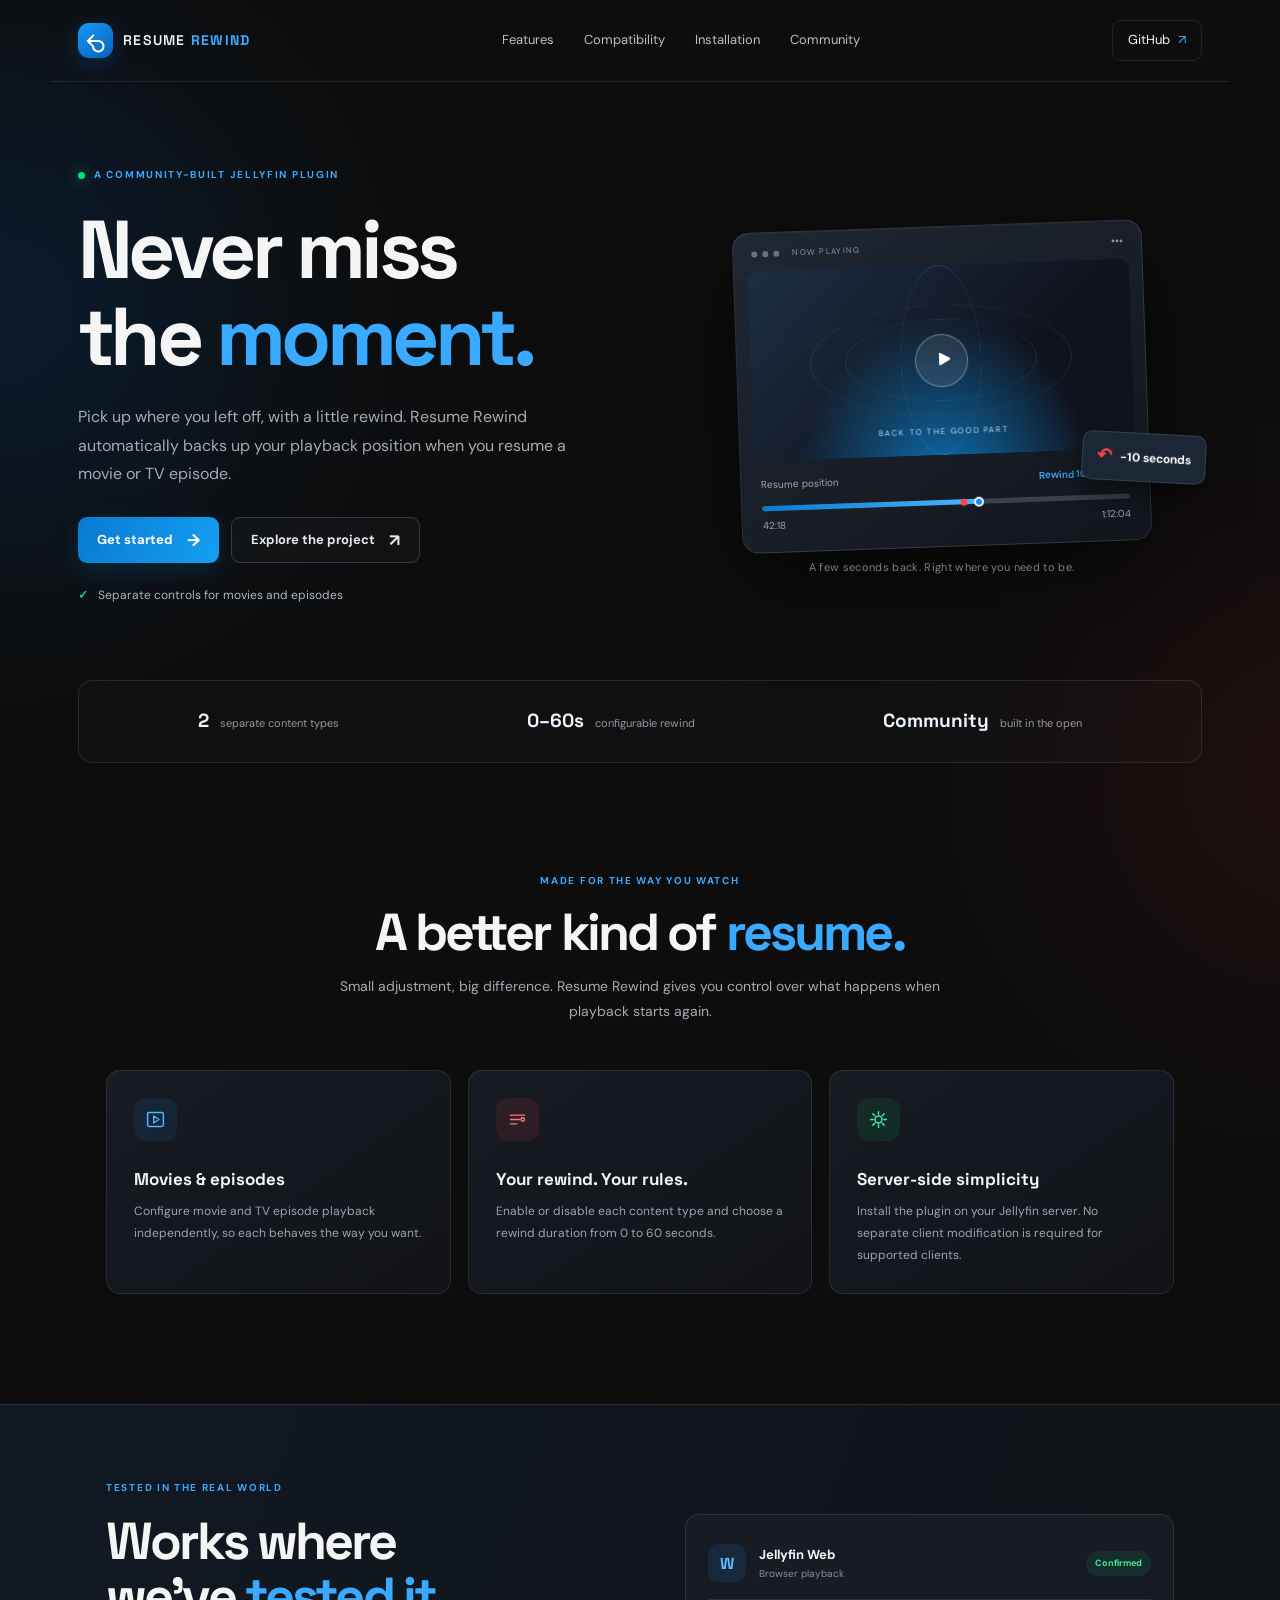
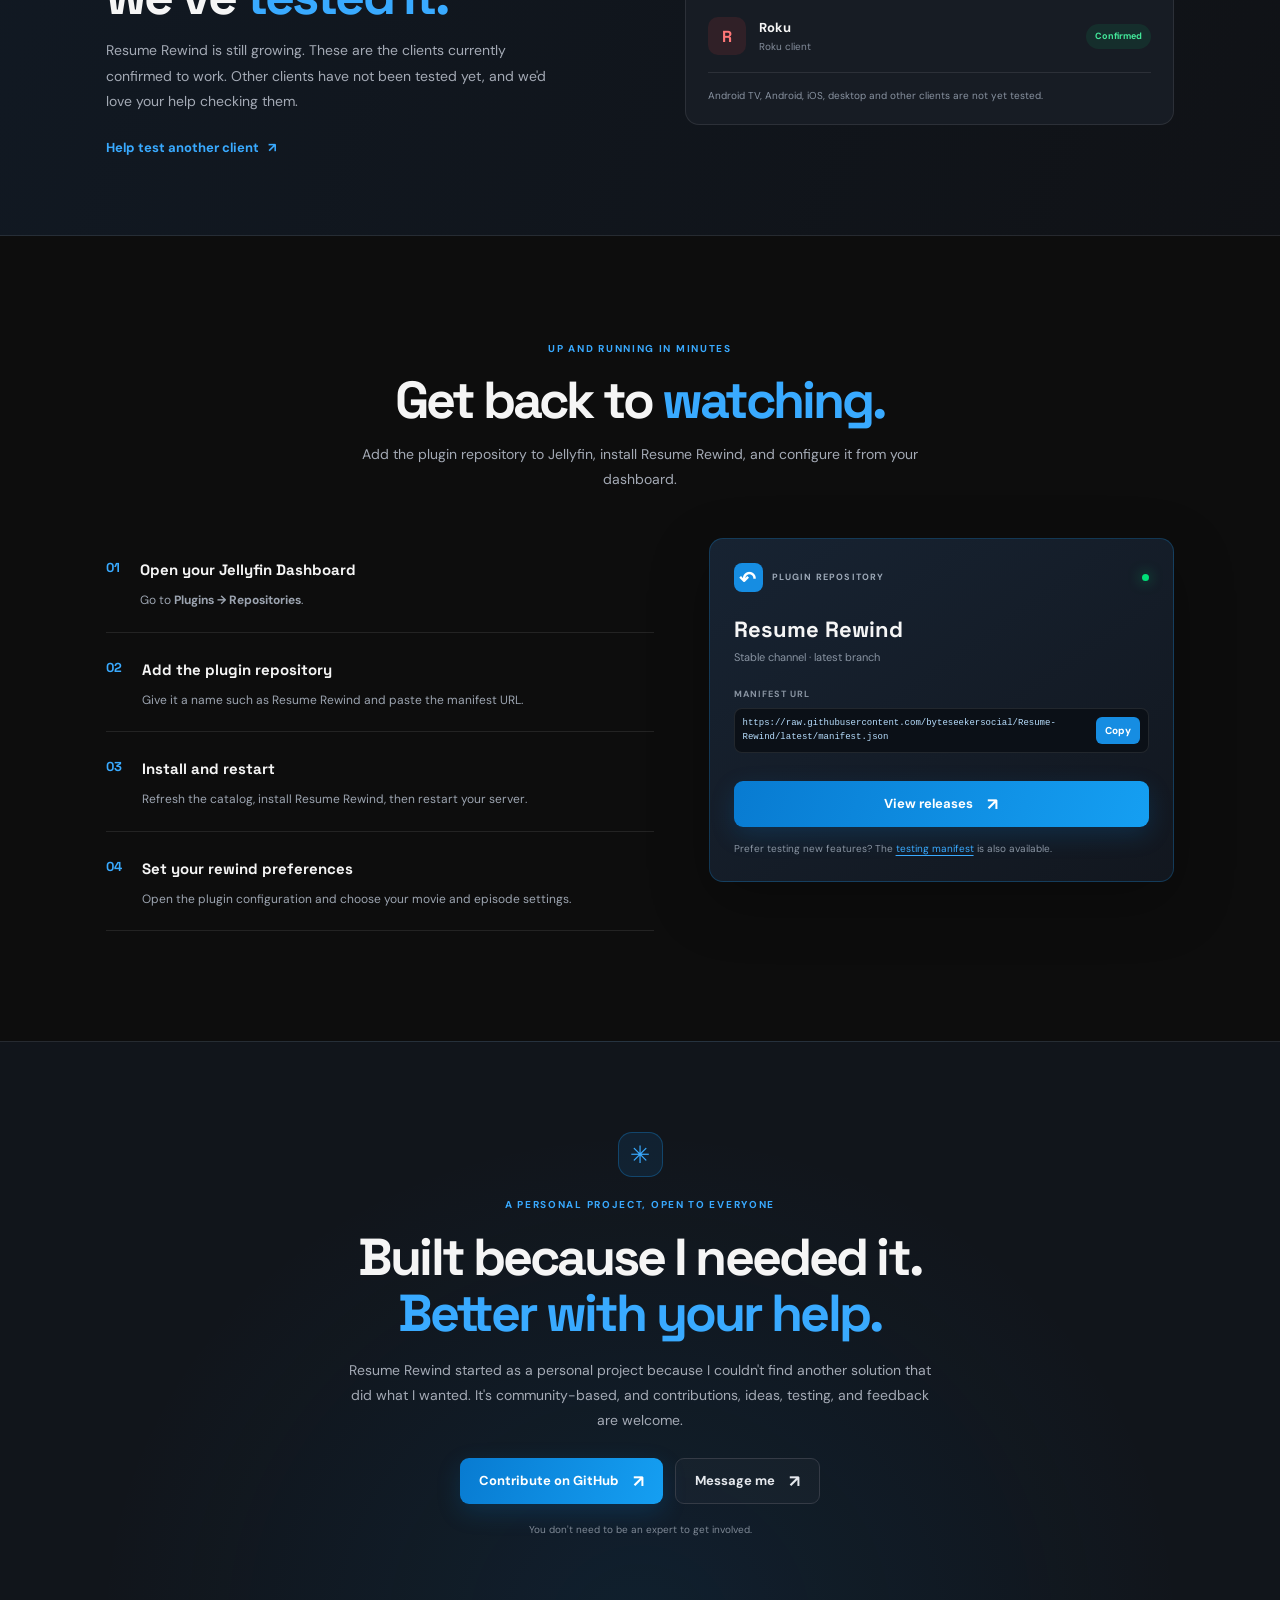
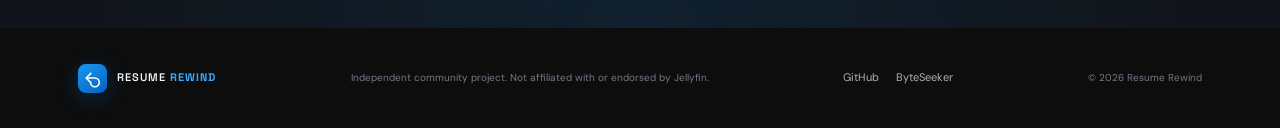
==== index.html @ 4608f661 "added homepage for gitub pages" ====
<!DOCTYPE html>
<html lang="en">
<head>
  <meta charset="UTF-8">
  <meta name="viewport" content="width=device-width, initial-scale=1">
  <meta name="theme-color" content="#0d0d0d">
  <meta name="description" content="Resume Rewind is a community-based Jellyfin plugin that rewinds playback when you resume movies and TV episodes.">
  <title>Resume Rewind — Never miss the moment</title>
  <link rel="icon" href="https://byteseeker.cc/img/newLogo.ico">
  <link rel="preconnect" href="https://fonts.googleapis.com">
  <link rel="preconnect" href="https://fonts.gstatic.com" crossorigin>
  <link href="https://fonts.googleapis.com/css2?family=DM+Sans:wght@400;500;600;700&family=Space+Grotesk:wght@500;600;700&display=swap" rel="stylesheet">
  <link rel="stylesheet" href="style.css">
</head>
<body>
  <div class="ambient ambient-one"></div>
  <div class="ambient ambient-two"></div>

  <header class="site-header">
    <a class="brand" href="#" aria-label="Resume Rewind home">
      <span class="brand-mark" aria-hidden="true">
        <svg viewBox="0 0 32 32" fill="none"><path d="M12.5 8.5 5 16l7.5 7.5M5.5 16H19a7 7 0 1 1-7 7" stroke="currentColor" stroke-width="2.6" stroke-linecap="round" stroke-linejoin="round"/></svg>
      </span>
      <span>RESUME <b>REWIND</b></span>
    </a>
    <nav class="nav-links" aria-label="Main navigation">
      <a href="#features">Features</a>
      <a href="#compatibility">Compatibility</a>
      <a href="#install">Installation</a>
      <a href="#community">Community</a>
    </nav>
    <a class="header-github" href="https://github.com/byteseekersocial/Resume-Rewind" target="_blank" rel="noopener">GitHub <span>↗</span></a>
  </header>

  <main>
    <section class="hero">
      <div class="hero-copy">
        <div class="eyebrow"><span class="eyebrow-dot"></span> A COMMUNITY-BUILT JELLYFIN PLUGIN</div>
        <h1>Never miss<br>the <span>moment.</span></h1>
        <p class="hero-description">Pick up where you left off, with a little rewind. Resume Rewind automatically backs up your playback position when you resume a movie or TV episode.</p>
        <div class="hero-actions">
          <a class="button button-primary" href="#install">Get started <span>→</span></a>
          <a class="button button-secondary" href="https://github.com/byteseekersocial/Resume-Rewind" target="_blank" rel="noopener">Explore the project <span>↗</span></a>
        </div>
        <div class="hero-note"><span class="check">✓</span> Separate controls for movies and episodes</div>
      </div>

      <div class="hero-visual" aria-label="Illustration of a playback timeline rewinding">
        <div class="visual-glow"></div>
        <div class="player-card">
          <div class="player-top"><span class="player-dot"></span><span class="player-dot"></span><span class="player-dot"></span><span class="player-label">NOW PLAYING</span><span class="player-more">•••</span></div>
          <div class="screen-art">
            <div class="screen-orbit orbit-a"></div>
            <div class="screen-orbit orbit-b"></div>
            <div class="screen-play"><svg viewBox="0 0 24 24"><path d="M8 5.8c0-.8.9-1.3 1.6-.9l9 5.2a1 1 0 0 1 0 1.8l-9 5.2a1 1 0 0 1-1.6-.9V5.8Z" fill="currentColor"/></svg></div>
            <span class="screen-caption">BACK TO THE GOOD PART</span>
          </div>
          <div class="timeline-area">
            <div class="timeline-meta"><span>Resume position</span><strong>Rewind 10 seconds</strong></div>
            <div class="timeline"><span class="timeline-progress"></span><i class="timeline-marker"></i><i class="timeline-rewind"></i></div>
            <div class="timeline-times"><span>42:18</span><span>1:12:04</span></div>
          </div>
        </div>
        <div class="rewind-pill"><span>↶</span> −10 seconds</div>
        <div class="visual-caption">A few seconds back. Right where you need to be.</div>
      </div>
    </section>

    <section class="trust-strip">
      <div><strong>2</strong><span>separate content types</span></div>
      <div><strong>0–60s</strong><span>configurable rewind</span></div>
      <div><strong>Community</strong><span>built in the open</span></div>
    </section>

    <section class="section" id="features">
      <div class="section-heading">
        <div class="eyebrow">MADE FOR THE WAY YOU WATCH</div>
        <h2>A better kind of <span>resume.</span></h2>
        <p>Small adjustment, big difference. Resume Rewind gives you control over what happens when playback starts again.</p>
      </div>
      <div class="feature-grid">
        <article class="feature-card">
          <div class="feature-icon blue"><svg viewBox="0 0 24 24"><rect x="3" y="4" width="18" height="16" rx="2"/><path d="m10 8 6 4-6 4V8Z"/></svg></div>
          <h3>Movies & episodes</h3>
          <p>Configure movie and TV episode playback independently, so each behaves the way you want.</p>
        </article>
        <article class="feature-card">
          <div class="feature-icon red"><svg viewBox="0 0 24 24"><path d="M4 7h16M4 12h10M4 17h7"/><circle cx="18" cy="12" r="2"/></svg></div>
          <h3>Your rewind. Your rules.</h3>
          <p>Enable or disable each content type and choose a rewind duration from 0 to 60 seconds.</p>
        </article>
        <article class="feature-card">
          <div class="feature-icon green"><svg viewBox="0 0 24 24"><path d="M12 3v3m0 12v3M3 12h3m12 0h3M5.6 5.6l2.1 2.1m8.6 8.6 2.1 2.1m0-12.8-2.1 2.1m-8.6 8.6-2.1 2.1"/><circle cx="12" cy="12" r="4"/></svg></div>
          <h3>Server-side simplicity</h3>
          <p>Install the plugin on your Jellyfin server. No separate client modification is required for supported clients.</p>
        </article>
      </div>
    </section>

    <section class="compat-section" id="compatibility">
      <div class="compat-copy">
        <div class="eyebrow">TESTED IN THE REAL WORLD</div>
        <h2>Works where<br>we've <span>tested it.</span></h2>
        <p>Resume Rewind is still growing. These are the clients currently confirmed to work. Other clients have not been tested yet, and we'd love your help checking them.</p>
        <a class="text-link" href="https://github.com/byteseekersocial/Resume-Rewind/issues" target="_blank" rel="noopener">Help test another client <span>↗</span></a>
      </div>
      <div class="compat-panel">
        <div class="compat-row"><div class="client-icon">W</div><div class="client-name"><strong>Jellyfin Web</strong><small>Browser playback</small></div><span class="status status-good">Confirmed</span></div>
        <div class="compat-row"><div class="client-icon roku">R</div><div class="client-name"><strong>Roku</strong><small>Roku client</small></div><span class="status status-good">Confirmed</span></div>
        <div class="compat-footnote">Android TV, Android, iOS, desktop and other clients are not yet tested.</div>
      </div>
    </section>

    <section class="install-section section" id="install">
      <div class="section-heading">
        <div class="eyebrow">UP AND RUNNING IN MINUTES</div>
        <h2>Get back to <span>watching.</span></h2>
        <p>Add the plugin repository to Jellyfin, install Resume Rewind, and configure it from your dashboard.</p>
      </div>
      <div class="install-layout">
        <div class="steps">
          <div class="step"><span>01</span><div><h3>Open your Jellyfin Dashboard</h3><p>Go to <b>Plugins → Repositories</b>.</p></div></div>
          <div class="step"><span>02</span><div><h3>Add the plugin repository</h3><p>Give it a name such as Resume Rewind and paste the manifest URL.</p></div></div>
          <div class="step"><span>03</span><div><h3>Install and restart</h3><p>Refresh the catalog, install Resume Rewind, then restart your server.</p></div></div>
          <div class="step"><span>04</span><div><h3>Set your rewind preferences</h3><p>Open the plugin configuration and choose your movie and episode settings.</p></div></div>
        </div>
        <aside class="repo-card">
          <div class="repo-card-top"><span class="repo-symbol">↶</span><span>PLUGIN REPOSITORY</span><span class="live-dot"></span></div>
          <h3>Resume Rewind</h3>
          <p>Stable channel · latest branch</p>
          <label for="manifest-url">MANIFEST URL</label>
          <div class="copy-field"><code id="manifest-url">https://raw.githubusercontent.com/byteseekersocial/Resume-Rewind/latest/manifest.json</code><button type="button" id="copy-button" aria-label="Copy manifest URL">Copy</button></div>
          <div class="copy-feedback" id="copy-feedback" aria-live="polite"></div>
          <a class="button button-primary full-button" href="https://github.com/byteseekersocial/Resume-Rewind/releases" target="_blank" rel="noopener">View releases <span>↗</span></a>
          <p class="repo-small">Prefer testing new features? The <a href="https://raw.githubusercontent.com/byteseekersocial/Resume-Rewind/testing/manifest.json" target="_blank" rel="noopener">testing manifest</a> is also available.</p>
        </aside>
      </div>
    </section>

    <section class="community-section" id="community">
      <div class="community-inner">
        <div class="community-icon">✳</div>
        <div class="eyebrow">A PERSONAL PROJECT, OPEN TO EVERYONE</div>
        <h2>Built because I needed it.<br><span>Better with your help.</span></h2>
        <p>Resume Rewind started as a personal project because I couldn't find another solution that did what I wanted. It's community-based, and contributions, ideas, testing, and feedback are welcome.</p>
        <div class="community-actions">
          <a class="button button-primary" href="https://github.com/byteseekersocial/Resume-Rewind/issues" target="_blank" rel="noopener">Contribute on GitHub <span>↗</span></a>
          <a class="button button-secondary" href="https://github.com/byteseekersocial" target="_blank" rel="noopener">Message me <span>↗</span></a>
        </div>
        <small>You don't need to be an expert to get involved.</small>
      </div>
    </section>
  </main>

  <footer class="site-footer">
    <a class="brand footer-brand" href="#"><span class="brand-mark"><svg viewBox="0 0 32 32" fill="none"><path d="M12.5 8.5 5 16l7.5 7.5M5.5 16H19a7 7 0 1 1-7 7" stroke="currentColor" stroke-width="2.6" stroke-linecap="round" stroke-linejoin="round"/></svg></span><span>RESUME <b>REWIND</b></span></a>
    <p>Independent community project. Not affiliated with or endorsed by Jellyfin.</p>
    <div class="footer-links"><a href="https://github.com/byteseekersocial/Resume-Rewind" target="_blank" rel="noopener">GitHub</a><a href="https://byteseeker.cc" target="_blank" rel="noopener">ByteSeeker</a></div>
    <span class="copyright">© <span id="year">2026</span> Resume Rewind</span>
  </footer>

  <script>
    const copyButton = document.getElementById('copy-button');
    const manifest = document.getElementById('manifest-url').textContent;
    const feedback = document.getElementById('copy-feedback');
    copyButton.addEventListener('click', async () => {
      try {
        await navigator.clipboard.writeText(manifest);
        copyButton.textContent = 'Copied!';
        feedback.textContent = 'Manifest URL copied to clipboard.';
      } catch {
        feedback.textContent = 'Select and copy the URL manually.';
      }
      window.setTimeout(() => { copyButton.textContent = 'Copy'; }, 1800);
    });
    document.getElementById('year').textContent = new Date().getFullYear();
  </script>
</body>
</html>
---- style.css ----
* { box-sizing: border-box; }
:root {
  color-scheme: dark;
  --bg: #0d0d0d;
  --surface: #14171d;
  --surface-2: #191e27;
  --text: #f5f5f5;
  --muted: #a4aab5;
  --blue: #168de2;
  --blue-bright: #39aaff;
  --red: #ff4545;
  --green: #00df78;
  --line: rgba(255,255,255,.09);
  --font: "DM Sans", sans-serif;
  --display: "Space Grotesk", sans-serif;
}
html { scroll-behavior: smooth; scroll-padding-top: 90px; }
body { margin: 0; overflow-x: hidden; background: var(--bg); color: var(--text); font-family: var(--font); line-height: 1.6; }
a { color: inherit; text-decoration: none; }
.ambient { position: absolute; z-index: -1; width: 480px; height: 480px; border-radius: 50%; filter: blur(120px); opacity: .13; pointer-events: none; }
.ambient-one { top: 70px; left: -240px; background: #007bff; }
.ambient-two { top: 540px; right: -270px; background: #e52525; opacity: .08; }
.site-header { height: 82px; max-width: 1180px; margin: auto; padding: 0 28px; display: flex; align-items: center; justify-content: space-between; border-bottom: 1px solid var(--line); }
.brand { display: inline-flex; align-items: center; gap: 10px; font-family: var(--display); font-size: 14px; font-weight: 600; letter-spacing: .09em; white-space: nowrap; }
.brand b { color: var(--blue-bright); }
.brand-mark { display: grid; place-items: center; width: 35px; height: 35px; border-radius: 11px; color: white; background: linear-gradient(145deg,#159af4,#0860bd); box-shadow: 0 5px 22px #087be344; }
.brand-mark svg { width: 24px; height: 24px; }
.nav-links { display: flex; align-items: center; gap: 30px; }
.nav-links a, .header-github { color: #b9bec8; font-size: 13px; transition: color .2s; }
.nav-links a:hover, .header-github:hover, .footer-links a:hover { color: white; }
.header-github { padding: 9px 15px; border: 1px solid var(--line); border-radius: 9px; color: var(--text); }
.header-github span { color: var(--blue-bright); margin-left: 5px; }
.hero { max-width: 1180px; min-height: 590px; margin: auto; padding: 85px 28px 75px; display: grid; grid-template-columns: 1.03fr .97fr; align-items: center; gap: 50px; }
.eyebrow { display: flex; align-items: center; gap: 9px; color: var(--blue-bright); font-size: 10px; font-weight: 700; letter-spacing: .17em; }
.eyebrow-dot, .live-dot { width: 7px; height: 7px; border-radius: 50%; background: var(--green); box-shadow: 0 0 13px #00df78a0; }
h1, h2, h3, p { margin-top: 0; }
h1, h2 { font-family: var(--display); letter-spacing: -.055em; line-height: 1.06; }
h1 { margin: 24px 0 22px; max-width: 600px; font-size: clamp(54px,6.5vw,82px); }
h1 span, h2 span { color: var(--blue-bright); }
.hero-description { max-width: 510px; margin-bottom: 28px; color: var(--muted); font-size: 16px; line-height: 1.8; }
.hero-actions, .community-actions { display: flex; flex-wrap: wrap; gap: 12px; }
.button { min-height: 46px; padding: 0 19px; display: inline-flex; justify-content: center; align-items: center; gap: 14px; border-radius: 9px; font-size: 13px; font-weight: 700; transition: transform .2s, border-color .2s, filter .2s; }
.button:hover { transform: translateY(-2px); filter: brightness(1.1); }
.button-primary { background: linear-gradient(110deg,#087bd1,#159ff2); color: white; box-shadow: 0 8px 25px #087bd133; }
.button-secondary { border: 1px solid #353b46; background: #ffffff06; color: #e5e8ed; }
.button span { font-size: 17px; }
.hero-note { margin-top: 23px; color: #aeb5c0; font-size: 12px; }
.check { margin-right: 7px; color: var(--green); font-weight: 700; }
.hero-visual { min-height: 390px; position: relative; display: grid; place-items: center; }
.visual-glow { position: absolute; width: 340px; height: 340px; border-radius: 50%; background: radial-gradient(circle,#087fe733 0%,#087fe300 70%); }
.player-card { position: relative; width: min(100%,410px); padding: 13px; border: 1px solid #ffffff1a; border-radius: 17px; background: linear-gradient(145deg,#202733,#11151c); box-shadow: 0 30px 90px #0009, inset 0 1px #ffffff0b; transform: rotate(-2deg); }
.player-top { height: 25px; display: flex; align-items: center; gap: 5px; padding: 0 5px 10px; }
.player-dot { width: 6px; height: 6px; border-radius: 50%; background: #657080; }
.player-label { margin-left: 8px; color: #8994a4; font-size: 8px; letter-spacing: .16em; }
.player-more { margin-left: auto; color: #8994a4; font-size: 12px; }
.screen-art { position: relative; height: 190px; overflow: hidden; display: grid; place-items: center; border-radius: 10px; background: radial-gradient(ellipse at 50% 120%,#0d74b9 0%,transparent 55%), linear-gradient(135deg,#1c2e45,#10131d 65%); }
.screen-art:before, .screen-art:after { content: ""; position: absolute; width: 260px; height: 260px; border: 1px solid #60baff24; border-radius: 50%; transform: rotateX(65deg); }
.screen-art:after { width: 190px; height: 190px; }
.screen-orbit { position: absolute; width: 190px; height: 190px; border: 1px solid #58baff1b; border-radius: 50%; }
.orbit-a { transform: rotateY(65deg); }
.orbit-b { transform: rotateY(-65deg); }
.screen-play { z-index: 1; width: 53px; height: 53px; display: grid; place-items: center; border: 1px solid #ffffff55; border-radius: 50%; background: #ffffff16; color: white; backdrop-filter: blur(8px); }
.screen-play svg { width: 24px; height: 24px; margin-left: 3px; }
.screen-caption { position: absolute; bottom: 17px; color: #b6dfff; font-size: 8px; letter-spacing: .2em; }
.timeline-area { padding: 16px 7px 5px; }
.timeline-meta, .timeline-times { display: flex; justify-content: space-between; color: #9da6b3; font-size: 10px; }
.timeline-meta strong { color: var(--blue-bright); font-weight: 600; }
.timeline { position: relative; height: 5px; margin: 13px 0 7px; border-radius: 9px; background: #39414e; }
.timeline-progress { display: block; width: 59%; height: 100%; border-radius: inherit; background: linear-gradient(90deg,#087bd1,#46b7ff); }
.timeline-marker, .timeline-rewind { position: absolute; top: 50%; width: 10px; height: 10px; border: 2px solid #eaf7ff; border-radius: 50%; background: #168de2; transform: translate(-50%,-50%); }
.timeline-marker { left: 59%; }
.timeline-rewind { left: 55%; width: 7px; height: 7px; border-color: var(--red); background: var(--red); }
.rewind-pill { position: absolute; top: 62%; right: -4px; padding: 9px 14px; border: 1px solid #ffffff1c; border-radius: 10px; background: #1c2735; color: white; font-size: 12px; font-weight: 700; box-shadow: 0 12px 30px #0008; transform: rotate(3deg); }
.rewind-pill span { margin-right: 5px; color: var(--red); font-size: 18px; vertical-align: -1px; }
.visual-caption { position: absolute; bottom: 5px; color: #777f8b; font-size: 11px; letter-spacing: .03em; }
.trust-strip { max-width: 1124px; margin: 0 auto; padding: 25px 35px; display: flex; justify-content: space-around; gap: 20px; border: 1px solid var(--line); border-radius: 14px; background: #ffffff04; }
.trust-strip div { display: flex; align-items: baseline; gap: 11px; }
.trust-strip strong { color: #eaf5ff; font-family: var(--display); font-size: 19px; }
.trust-strip span { color: #929aa7; font-size: 11px; }
.section { max-width: 1124px; margin: auto; padding: 110px 28px; }
.section-heading { max-width: 620px; margin: 0 auto 46px; text-align: center; }
.section-heading .eyebrow { justify-content: center; }
h2 { margin: 16px 0 14px; font-size: clamp(36px,4.5vw,52px); }
.section-heading p, .compat-copy > p { color: var(--muted); font-size: 14px; line-height: 1.8; }
.feature-grid { display: grid; grid-template-columns: repeat(3,1fr); gap: 17px; }
.feature-card { min-height: 220px; padding: 27px; border: 1px solid var(--line); border-radius: 14px; background: linear-gradient(145deg,#171b22,#111318); transition: transform .2s,border-color .2s; }
.feature-card:hover { transform: translateY(-4px); border-color: #168de255; }
.feature-icon { width: 43px; height: 43px; display: grid; place-items: center; margin-bottom: 25px; border-radius: 12px; }
.feature-icon svg { width: 21px; height: 21px; fill: none; stroke: currentColor; stroke-width: 1.7; stroke-linecap: round; stroke-linejoin: round; }
.feature-icon.blue { color: #4db5ff; background: #168de21b; }
.feature-icon.red { color: #ff7777; background: #ff45451a; }
.feature-icon.green { color: #42e89b; background: #00df7817; }
.feature-card h3, .step h3 { margin-bottom: 8px; font-family: var(--display); font-size: 17px; }
.feature-card p, .step p { margin-bottom: 0; color: #9ca4b0; font-size: 12px; line-height: 1.8; }
.compat-section { padding: 75px max(28px,calc((100% - 1068px)/2)); display: grid; grid-template-columns: 1fr 1fr; align-items: center; gap: 90px; background: linear-gradient(110deg,#111923,#101216); border-top: 1px solid var(--line); border-bottom: 1px solid var(--line); }
.compat-copy h2 { margin-top: 18px; }
.compat-copy > p { max-width: 440px; }
.text-link { display: inline-flex; gap: 9px; margin-top: 10px; color: var(--blue-bright); font-size: 13px; font-weight: 700; }
.compat-panel { padding: 12px 22px; border: 1px solid var(--line); border-radius: 14px; background: #171c24; }
.compat-row { display: flex; align-items: center; gap: 13px; padding: 17px 0; border-bottom: 1px solid var(--line); }
.client-icon { width: 38px; height: 38px; display: grid; place-items: center; border-radius: 10px; background: #168de21c; color: #60baff; font-family: var(--display); font-weight: 700; }
.client-icon.roku { color: #ff7777; background: #ff45451c; }
.client-name { display: flex; flex: 1; flex-direction: column; }
.client-name strong { font-size: 13px; }
.client-name small { color: #858e9c; font-size: 10px; }
.status { padding: 5px 9px; border-radius: 30px; font-size: 9px; font-weight: 700; }
.status-good { color: #43e89a; background: #00df7818; }
.compat-footnote { padding: 15px 0 8px; color: #8993a1; font-size: 10px; line-height: 1.6; }
.install-section { padding-top: 105px; padding-bottom: 110px; }
.install-layout { display: grid; grid-template-columns: 1fr .85fr; align-items: start; gap: 55px; }
.steps { display: grid; gap: 5px; }
.step { display: flex; gap: 20px; padding: 20px 0; border-bottom: 1px solid var(--line); }
.step > span { color: var(--blue-bright); font-family: var(--display); font-size: 13px; font-weight: 700; }
.step h3 { font-size: 15px; }
.repo-card { padding: 24px; border: 1px solid #168de244; border-radius: 14px; background: linear-gradient(145deg,#172332,#12171f); box-shadow: 0 20px 60px #0004; }
.repo-card-top { display: flex; align-items: center; gap: 9px; color: #9da9b8; font-size: 9px; font-weight: 700; letter-spacing: .13em; }
.repo-symbol { width: 29px; height: 29px; display: grid; place-items: center; border-radius: 8px; background: #168de2; color: white; font-size: 20px; }
.repo-card-top .live-dot { margin-left: auto; }
.repo-card h3 { margin: 20px 0 2px; font-family: var(--display); font-size: 22px; }
.repo-card > p { margin-bottom: 20px; color: #8994a2; font-size: 11px; }
.repo-card label { display: block; margin-bottom: 7px; color: #8994a2; font-size: 9px; font-weight: 700; letter-spacing: .12em; }
.copy-field { display: flex; align-items: center; gap: 7px; padding: 8px; border: 1px solid #ffffff18; border-radius: 8px; background: #0b1017; }
.copy-field code { min-width: 0; flex: 1; overflow-wrap: anywhere; color: #b8dfff; font-size: 9px; line-height: 1.5; }
.copy-field button { flex: 0 0 auto; padding: 7px 9px; border: 0; border-radius: 6px; background: #168de2; color: white; cursor: pointer; font: 700 10px var(--font); }
.copy-feedback { min-height: 18px; padding-top: 5px; color: var(--green); font-size: 10px; }
.full-button { width: 100%; margin-top: 10px; }
.repo-card .repo-small { margin: 14px 0 0; font-size: 10px; }
.repo-small a { color: var(--blue-bright); text-decoration: underline; text-underline-offset: 3px; }
.community-section { padding: 90px 25px; border-top: 1px solid var(--line); background: radial-gradient(ellipse at 50% 100%,#087bd11b,transparent 60%),#11151b; text-align: center; }
.community-inner { max-width: 670px; margin: auto; }
.community-icon { width: 45px; height: 45px; display: grid; place-items: center; margin: 0 auto 20px; border: 1px solid #168de255; border-radius: 14px; background: #168de21c; color: var(--blue-bright); font-size: 24px; }
.community-inner .eyebrow { justify-content: center; }
.community-inner h2 { margin: 17px 0; }
.community-inner > p { max-width: 600px; margin: 0 auto 25px; color: var(--muted); font-size: 14px; line-height: 1.8; }
.community-actions { justify-content: center; }
.community-inner > small { display: block; margin-top: 18px; color: #7f8996; font-size: 10px; }
.site-footer { max-width: 1180px; min-height: 100px; margin: auto; padding: 25px 28px; display: flex; align-items: center; justify-content: space-between; gap: 20px; }
.footer-brand { font-size: 11px; }
.footer-brand .brand-mark { width: 29px; height: 29px; border-radius: 8px; }
.footer-brand .brand-mark svg { width: 20px; height: 20px; }
.site-footer > p, .copyright { margin: 0; color: #727b88; font-size: 10px; }
.footer-links { display: flex; gap: 17px; color: #aab2bd; font-size: 11px; }
@media (max-width: 850px) {
  .nav-links { gap: 15px; }
  .hero { gap: 20px; }
  .compat-section { gap: 35px; }
}
@media (max-width: 680px) {
  .site-header { height: 68px; padding: 0 18px; }
  .nav-links { display: none; }
  .header-github { padding: 7px 11px; font-size: 11px; }
  .hero { min-height: auto; padding: 65px 22px 55px; grid-template-columns: 1fr; gap: 25px; }
  h1 { font-size: clamp(54px,14vw,76px); }
  .hero-description { font-size: 14px; }
  .hero-visual { min-height: 330px; }
  .player-card { max-width: 370px; }
  .screen-art { height: 160px; }
  .rewind-pill { right: 0; }
  .trust-strip { margin: 0 18px; padding: 18px 12px; flex-wrap: wrap; justify-content: space-between; }
  .trust-strip div { flex: 1 1 40%; justify-content: center; flex-direction: column; gap: 0; text-align: center; }
  .trust-strip strong { font-size: 17px; }
  .trust-strip span { font-size: 9px; }
  .section { padding: 78px 20px; }
  .feature-grid { grid-template-columns: 1fr; }
  .feature-card { min-height: auto; }
  .feature-icon { margin-bottom: 17px; }
  .compat-section { padding: 70px 22px; grid-template-columns: 1fr; gap: 30px; }
  .install-layout { grid-template-columns: 1fr; gap: 35px; }
  .repo-card { padding: 20px; }
  .community-section { padding: 75px 20px; }
  .site-footer { padding: 25px 20px; flex-wrap: wrap; }
  .site-footer > p { order: 3; flex-basis: 100%; }
}
@media (prefers-reduced-motion: reduce) {
  html { scroll-behavior: auto; }
  *, *::before, *::after { transition-duration: .01ms !important; animation-duration: .01ms !important; }
}
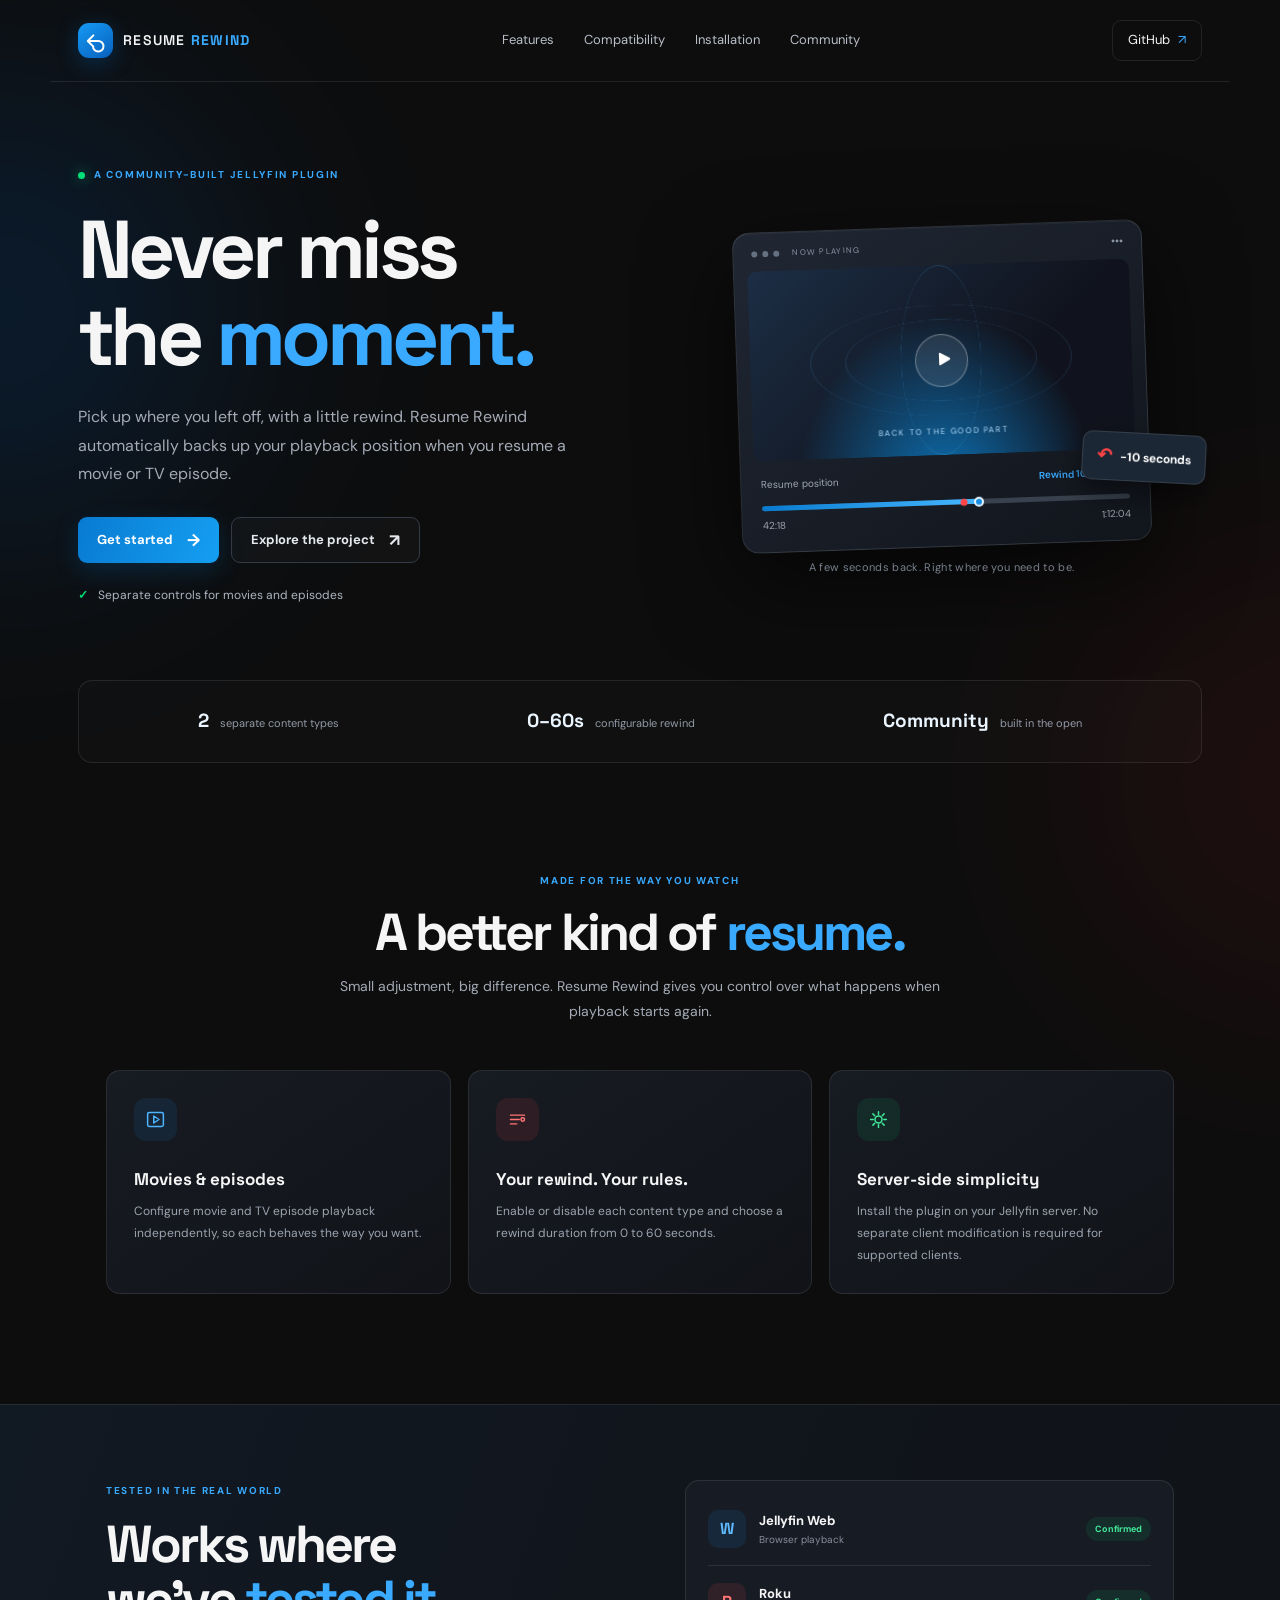
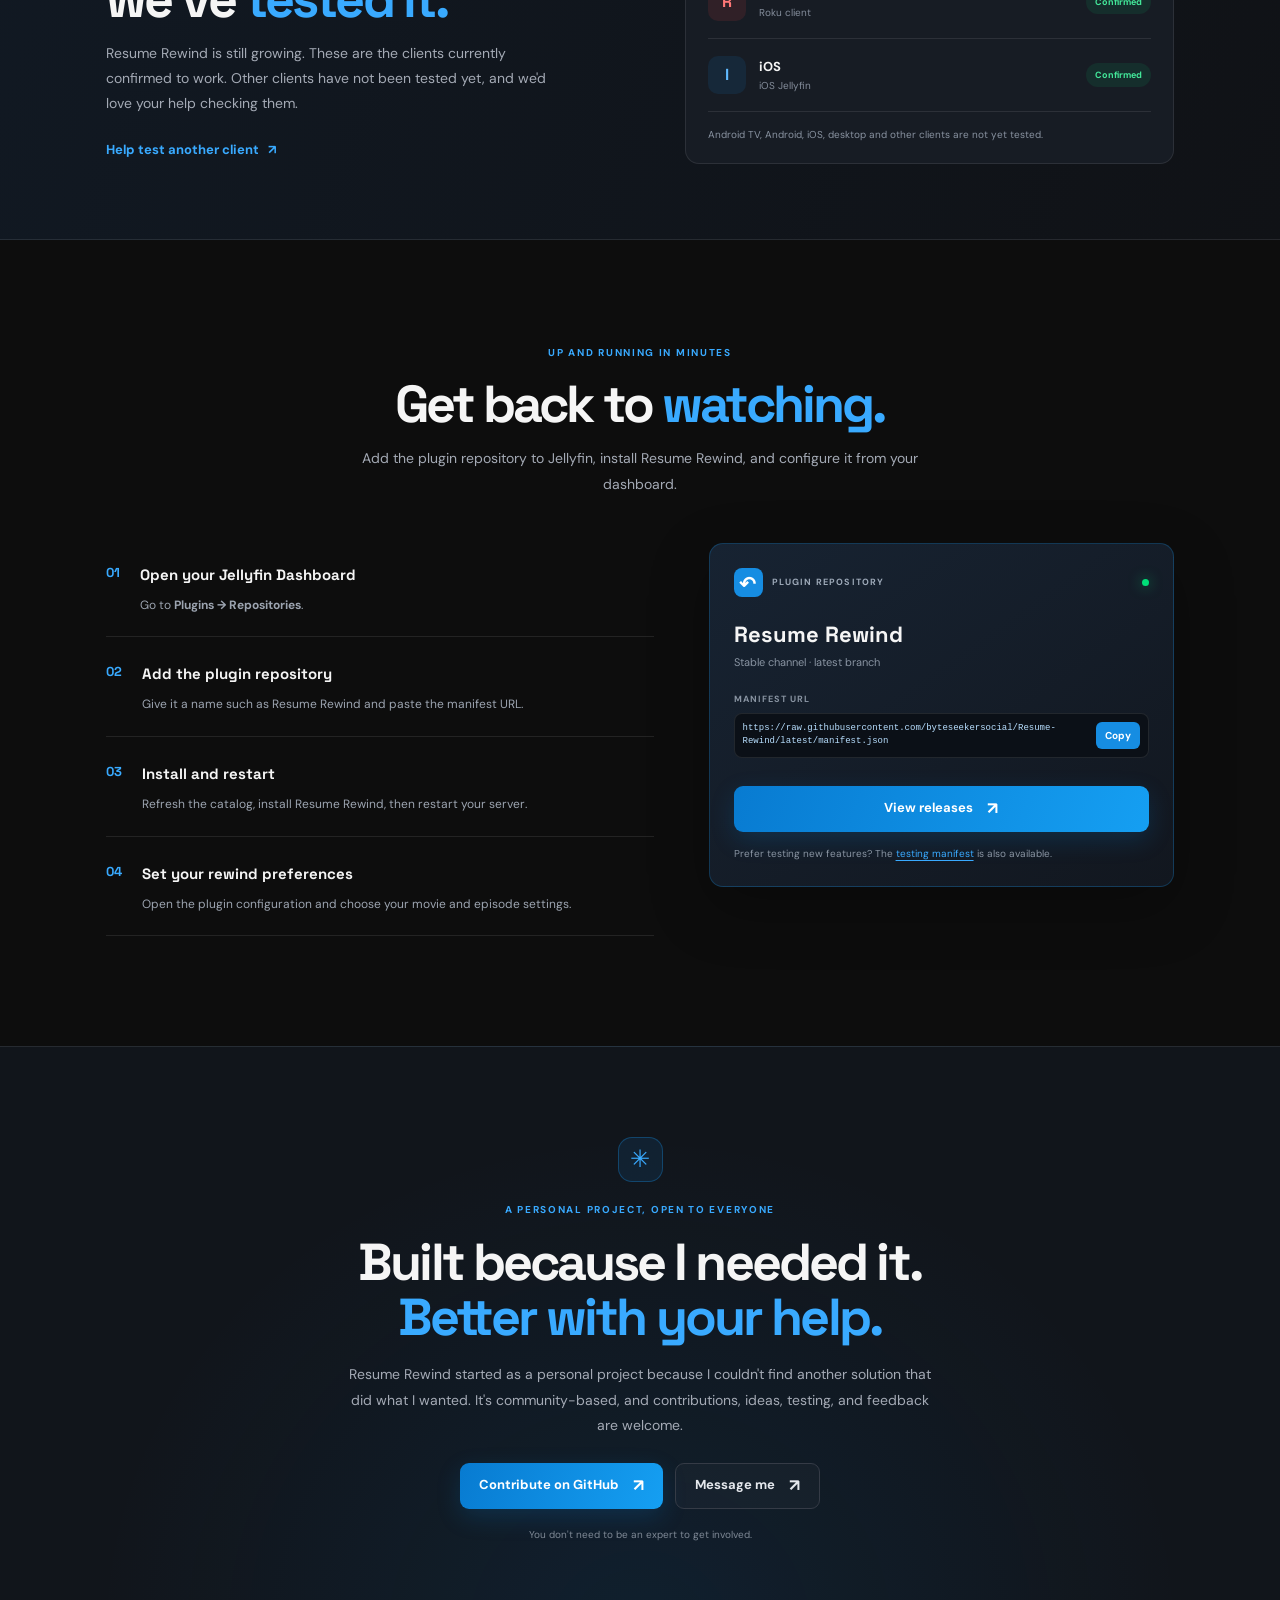
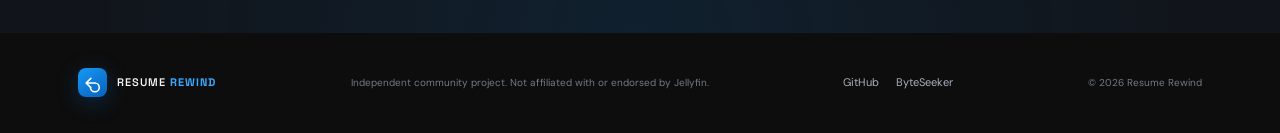
==== commit f960a3cf: "Add iOS client compatibility information" ====
--- a/index.html
+++ b/index.html
@@ -107,6 +107,7 @@
       <div class="compat-panel">
         <div class="compat-row"><div class="client-icon">W</div><div class="client-name"><strong>Jellyfin Web</strong><small>Browser playback</small></div><span class="status status-good">Confirmed</span></div>
         <div class="compat-row"><div class="client-icon roku">R</div><div class="client-name"><strong>Roku</strong><small>Roku client</small></div><span class="status status-good">Confirmed</span></div>
+        <div class="compat-row"><div class="client-icon iOS">I</div><div class="client-name"><strong>iOS</strong><small>iOS Jellyfin</small></div><span class="status status-good">Confirmed</span></div>
         <div class="compat-footnote">Android TV, Android, iOS, desktop and other clients are not yet tested.</div>
       </div>
     </section>
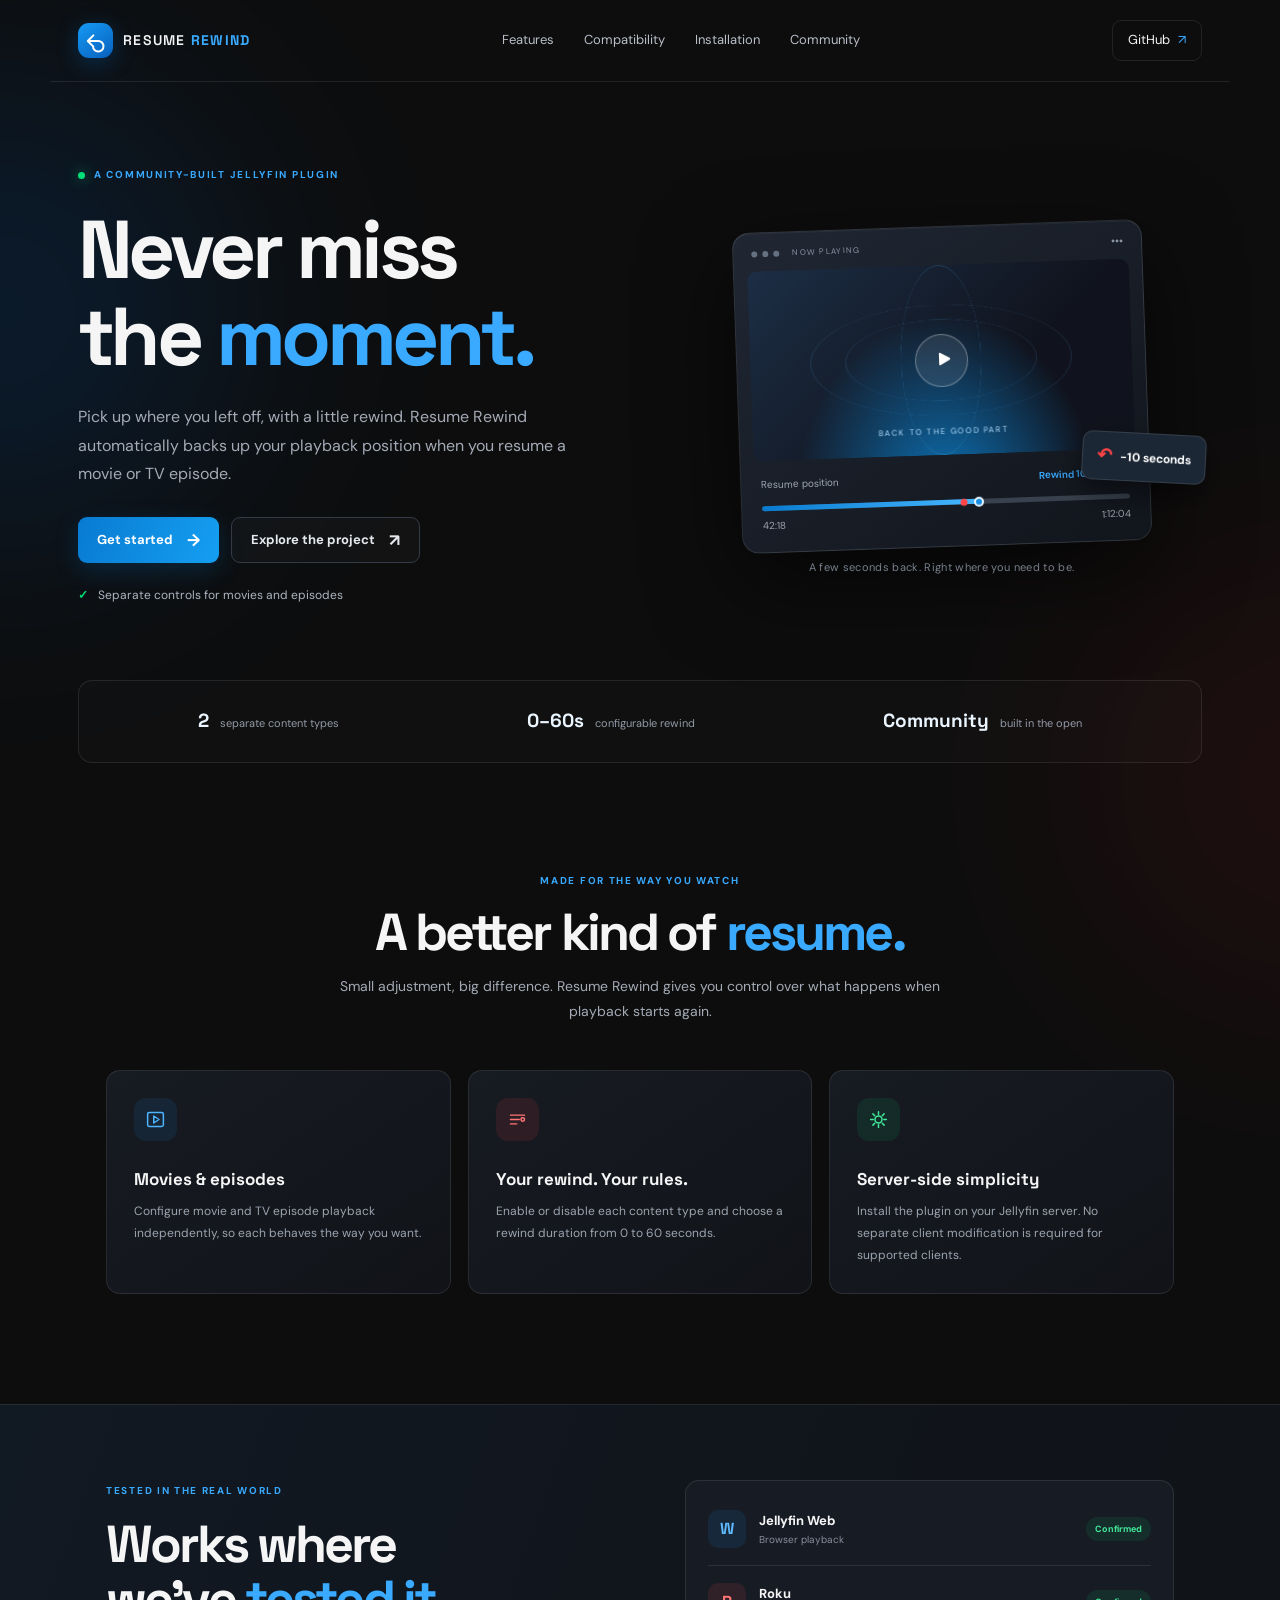
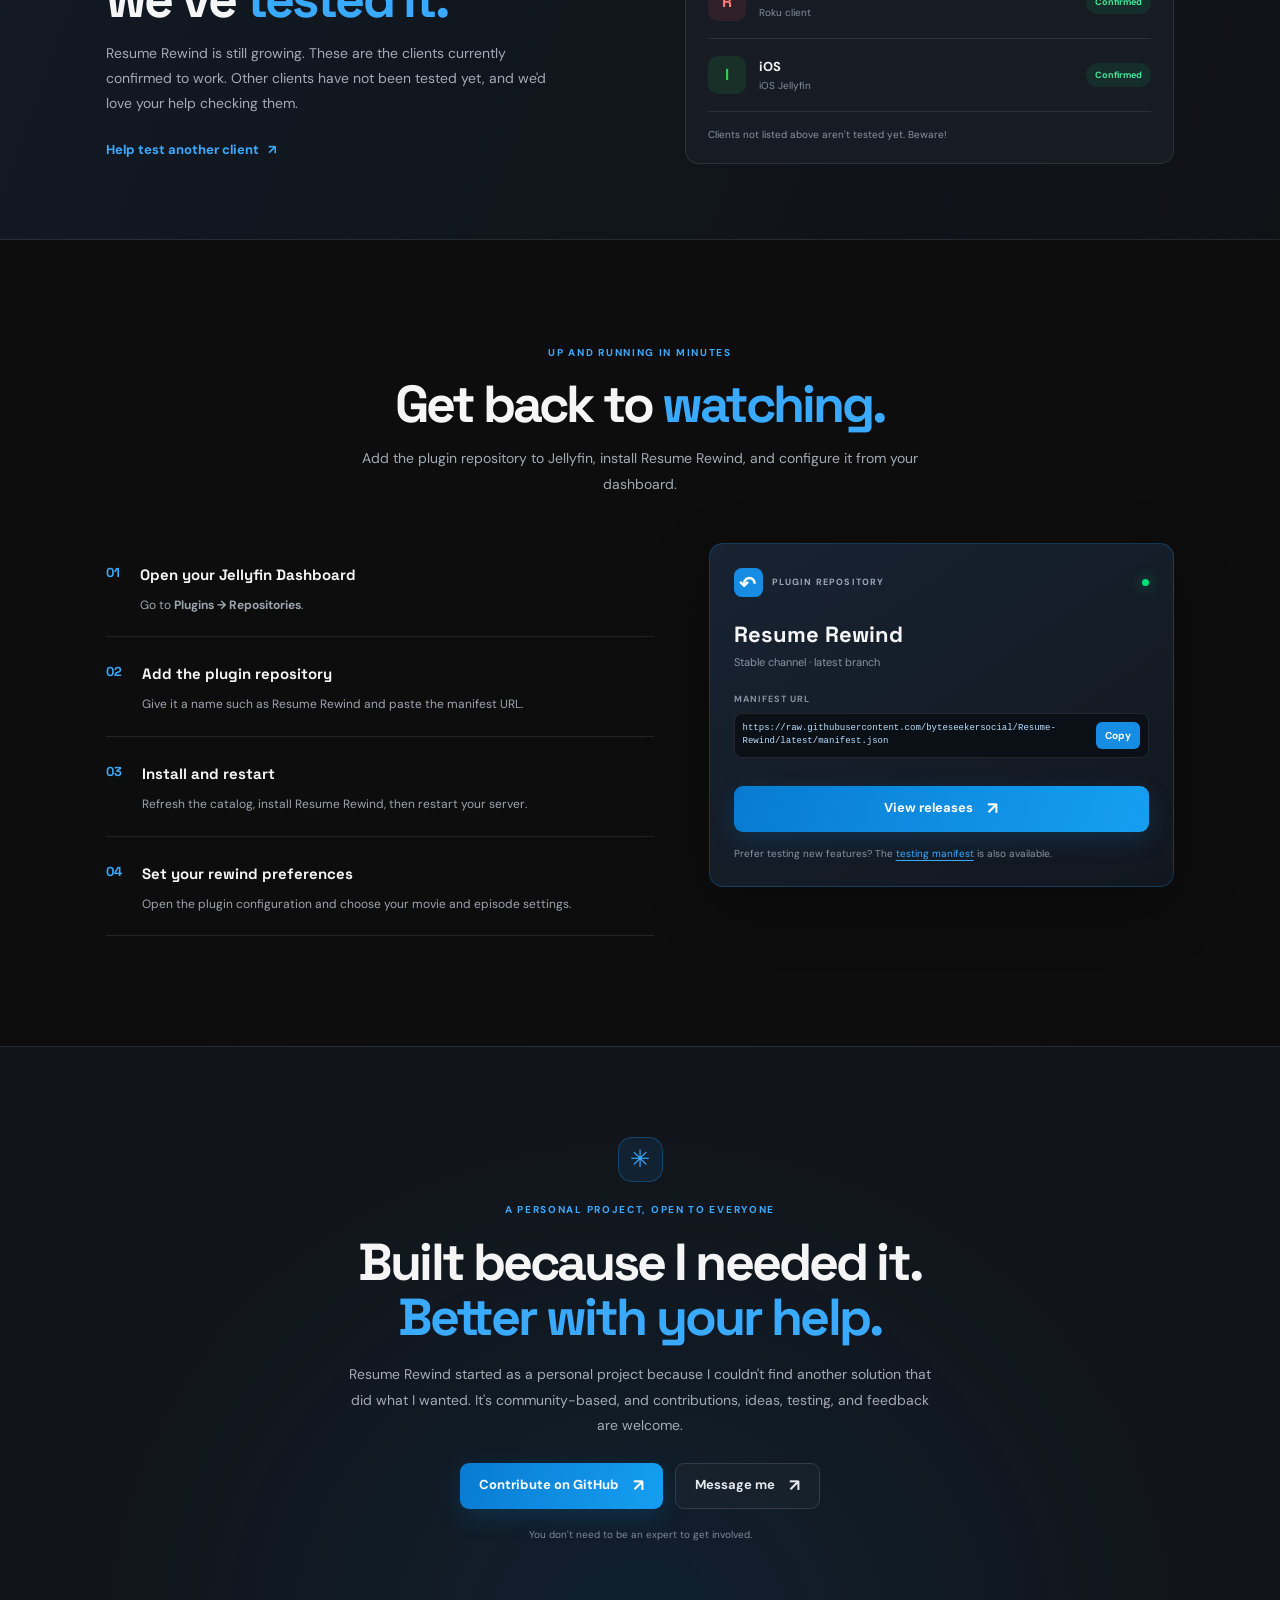
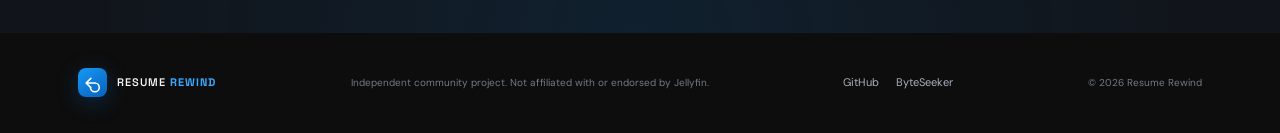
==== commit 1004b1b7: "Update compatibility footnote in index.html" ====
--- a/index.html
+++ b/index.html
@@ -108,7 +108,7 @@
         <div class="compat-row"><div class="client-icon">W</div><div class="client-name"><strong>Jellyfin Web</strong><small>Browser playback</small></div><span class="status status-good">Confirmed</span></div>
         <div class="compat-row"><div class="client-icon roku">R</div><div class="client-name"><strong>Roku</strong><small>Roku client</small></div><span class="status status-good">Confirmed</span></div>
         <div class="compat-row"><div class="client-icon iOS">I</div><div class="client-name"><strong>iOS</strong><small>iOS Jellyfin</small></div><span class="status status-good">Confirmed</span></div>
-        <div class="compat-footnote">Android TV, Android, iOS, desktop and other clients are not yet tested.</div>
+        <div class="compat-footnote">Clients not listed above aren't tested yet. Beware!</div>
       </div>
     </section>
 
--- a/style.css
+++ b/style.css
@@ -100,6 +100,7 @@
 .compat-row { display: flex; align-items: center; gap: 13px; padding: 17px 0; border-bottom: 1px solid var(--line); }
 .client-icon { width: 38px; height: 38px; display: grid; place-items: center; border-radius: 10px; background: #168de21c; color: #60baff; font-family: var(--display); font-weight: 700; }
 .client-icon.roku { color: #ff7777; background: #ff45451c; }
+.client-icon.iOS { color: #30D158; background: #30D1581c; }
 .client-name { display: flex; flex: 1; flex-direction: column; }
 .client-name strong { font-size: 13px; }
 .client-name small { color: #858e9c; font-size: 10px; }
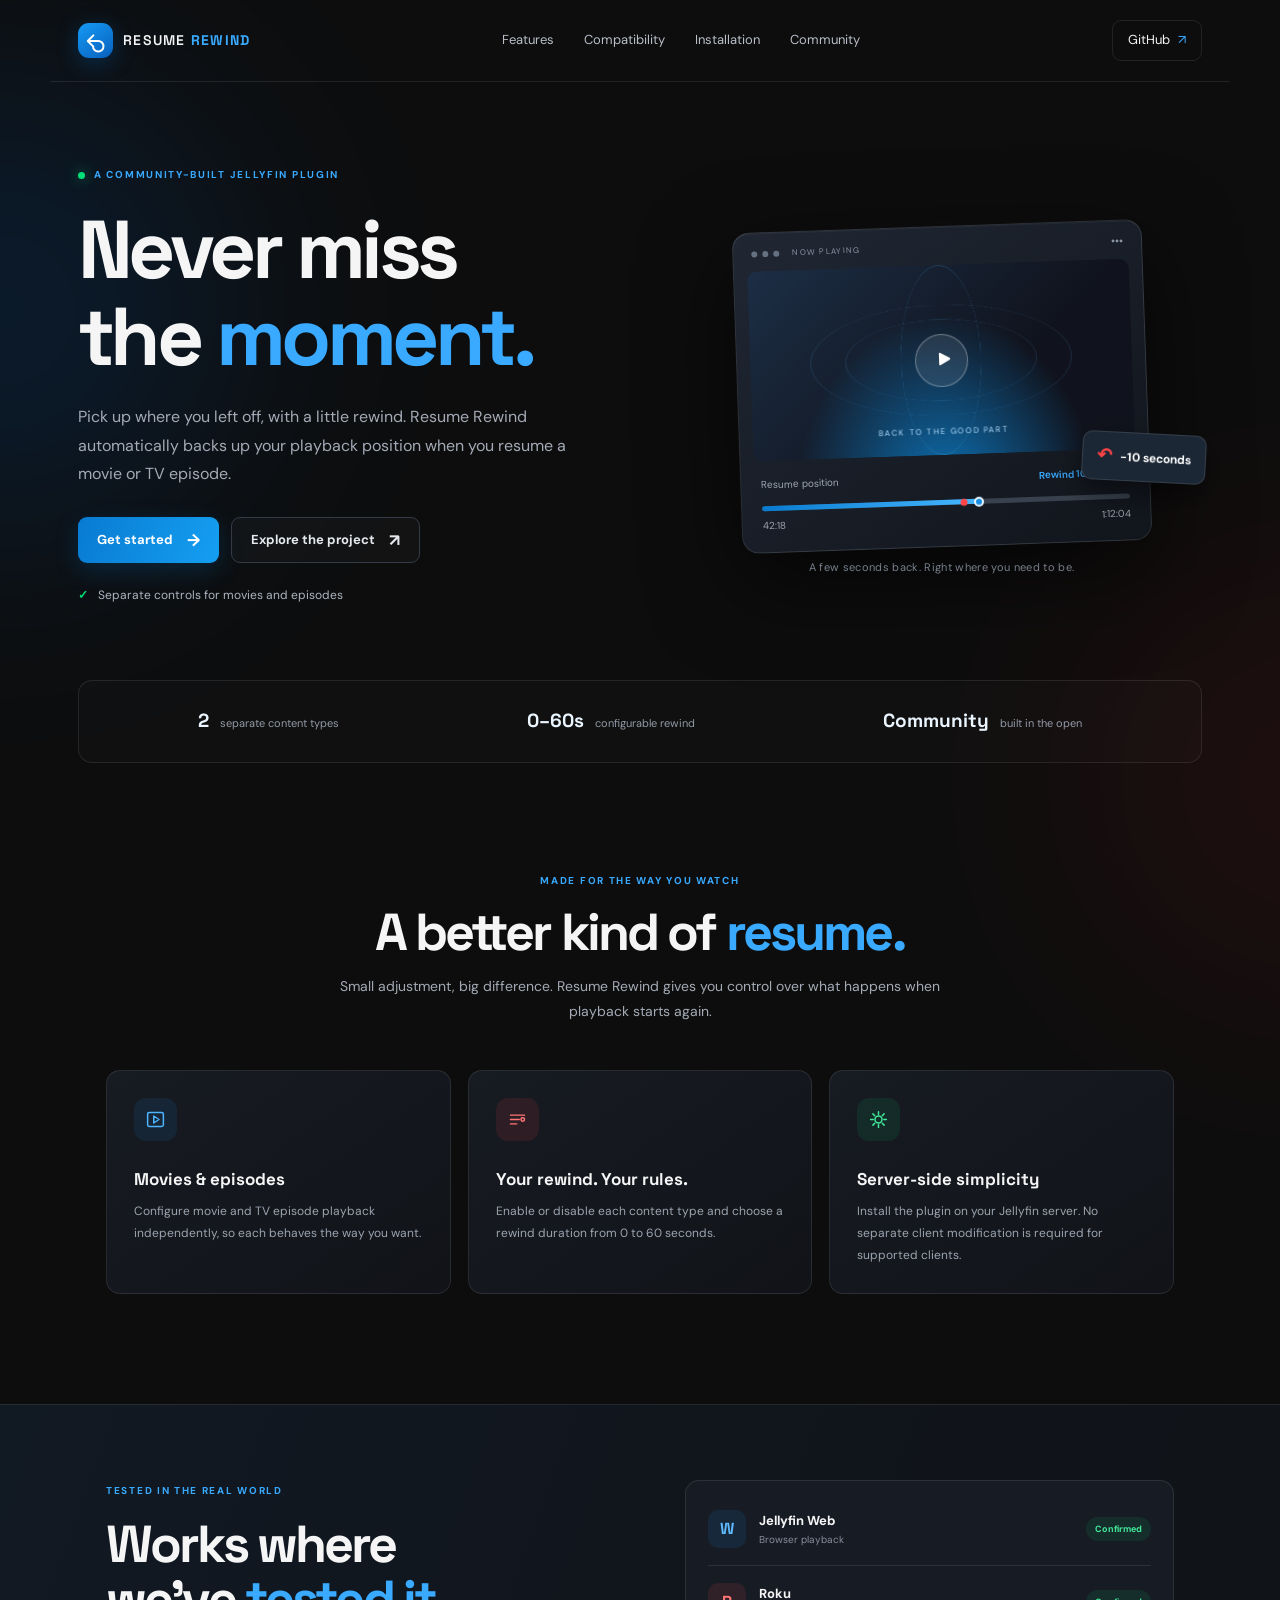
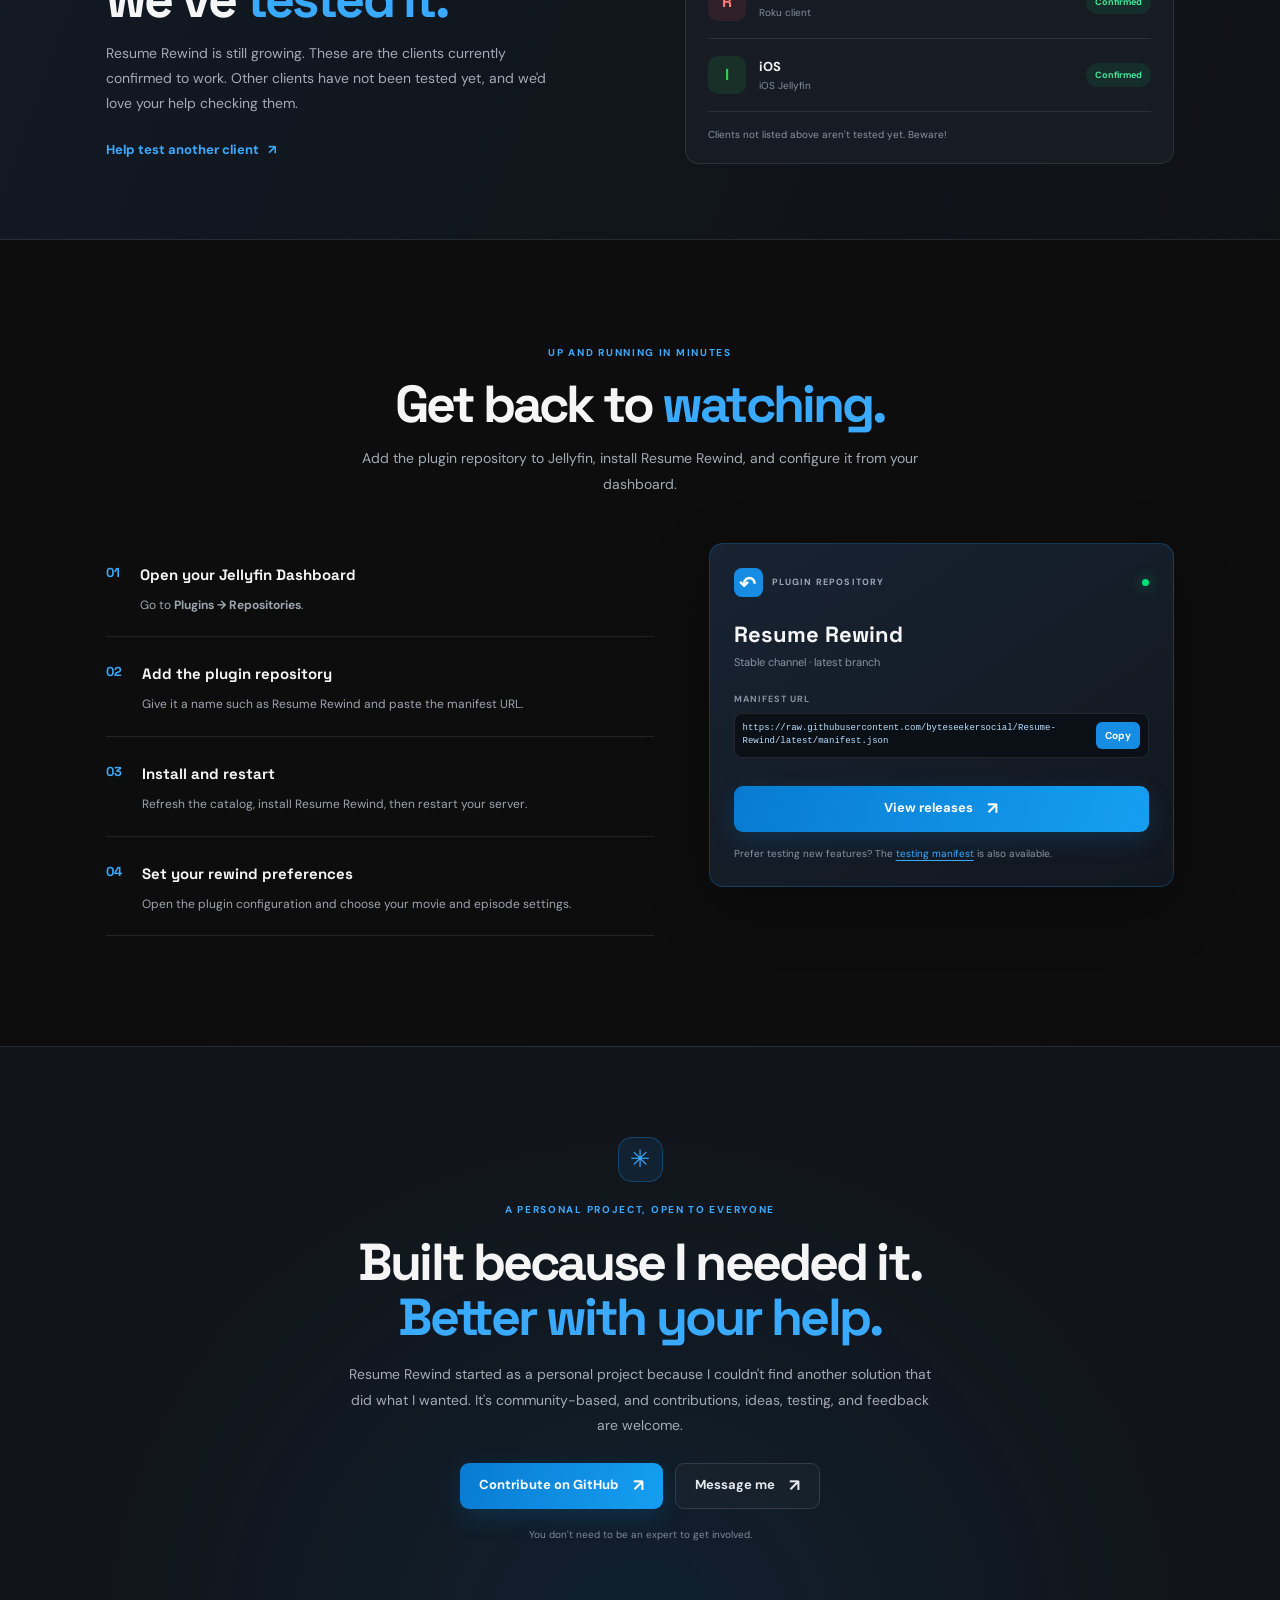
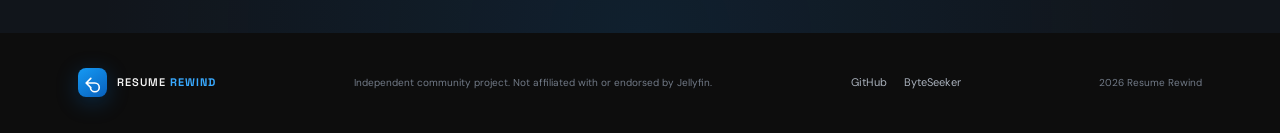
==== commit 19e70b83: "Update links and copyright information in index.html" ====
--- a/index.html
+++ b/index.html
@@ -102,7 +102,7 @@
         <div class="eyebrow">TESTED IN THE REAL WORLD</div>
         <h2>Works where<br>we've <span>tested it.</span></h2>
         <p>Resume Rewind is still growing. These are the clients currently confirmed to work. Other clients have not been tested yet, and we'd love your help checking them.</p>
-        <a class="text-link" href="https://github.com/byteseekersocial/Resume-Rewind/issues" target="_blank" rel="noopener">Help test another client <span>↗</span></a>
+        <a class="text-link" href="https://github.com/byteseekersocial/Resume-Rewind/issues/new?template=contributor_application.yml" target="_blank" rel="noopener">Help test another client <span>↗</span></a>
       </div>
       <div class="compat-panel">
         <div class="compat-row"><div class="client-icon">W</div><div class="client-name"><strong>Jellyfin Web</strong><small>Browser playback</small></div><span class="status status-good">Confirmed</span></div>
@@ -145,8 +145,8 @@
         <h2>Built because I needed it.<br><span>Better with your help.</span></h2>
         <p>Resume Rewind started as a personal project because I couldn't find another solution that did what I wanted. It's community-based, and contributions, ideas, testing, and feedback are welcome.</p>
         <div class="community-actions">
-          <a class="button button-primary" href="https://github.com/byteseekersocial/Resume-Rewind/issues" target="_blank" rel="noopener">Contribute on GitHub <span>↗</span></a>
-          <a class="button button-secondary" href="https://github.com/byteseekersocial" target="_blank" rel="noopener">Message me <span>↗</span></a>
+          <a class="button button-primary" href="https://github.com/byteseekersocial/Resume-Rewind/issues/new?template=contributor_application.yml" target="_blank" rel="noopener">Contribute on GitHub <span>↗</span></a>
+          <a class="button button-secondary" href="https://byteseeker.cc/pages/contact" target="_blank" rel="noopener">Message me <span>↗</span></a>
         </div>
         <small>You don't need to be an expert to get involved.</small>
       </div>
@@ -157,7 +157,7 @@
     <a class="brand footer-brand" href="#"><span class="brand-mark"><svg viewBox="0 0 32 32" fill="none"><path d="M12.5 8.5 5 16l7.5 7.5M5.5 16H19a7 7 0 1 1-7 7" stroke="currentColor" stroke-width="2.6" stroke-linecap="round" stroke-linejoin="round"/></svg></span><span>RESUME <b>REWIND</b></span></a>
     <p>Independent community project. Not affiliated with or endorsed by Jellyfin.</p>
     <div class="footer-links"><a href="https://github.com/byteseekersocial/Resume-Rewind" target="_blank" rel="noopener">GitHub</a><a href="https://byteseeker.cc" target="_blank" rel="noopener">ByteSeeker</a></div>
-    <span class="copyright">© <span id="year">2026</span> Resume Rewind</span>
+    <span class="copyright"> <span id="year">2026</span> Resume Rewind</span>
   </footer>
 
   <script>
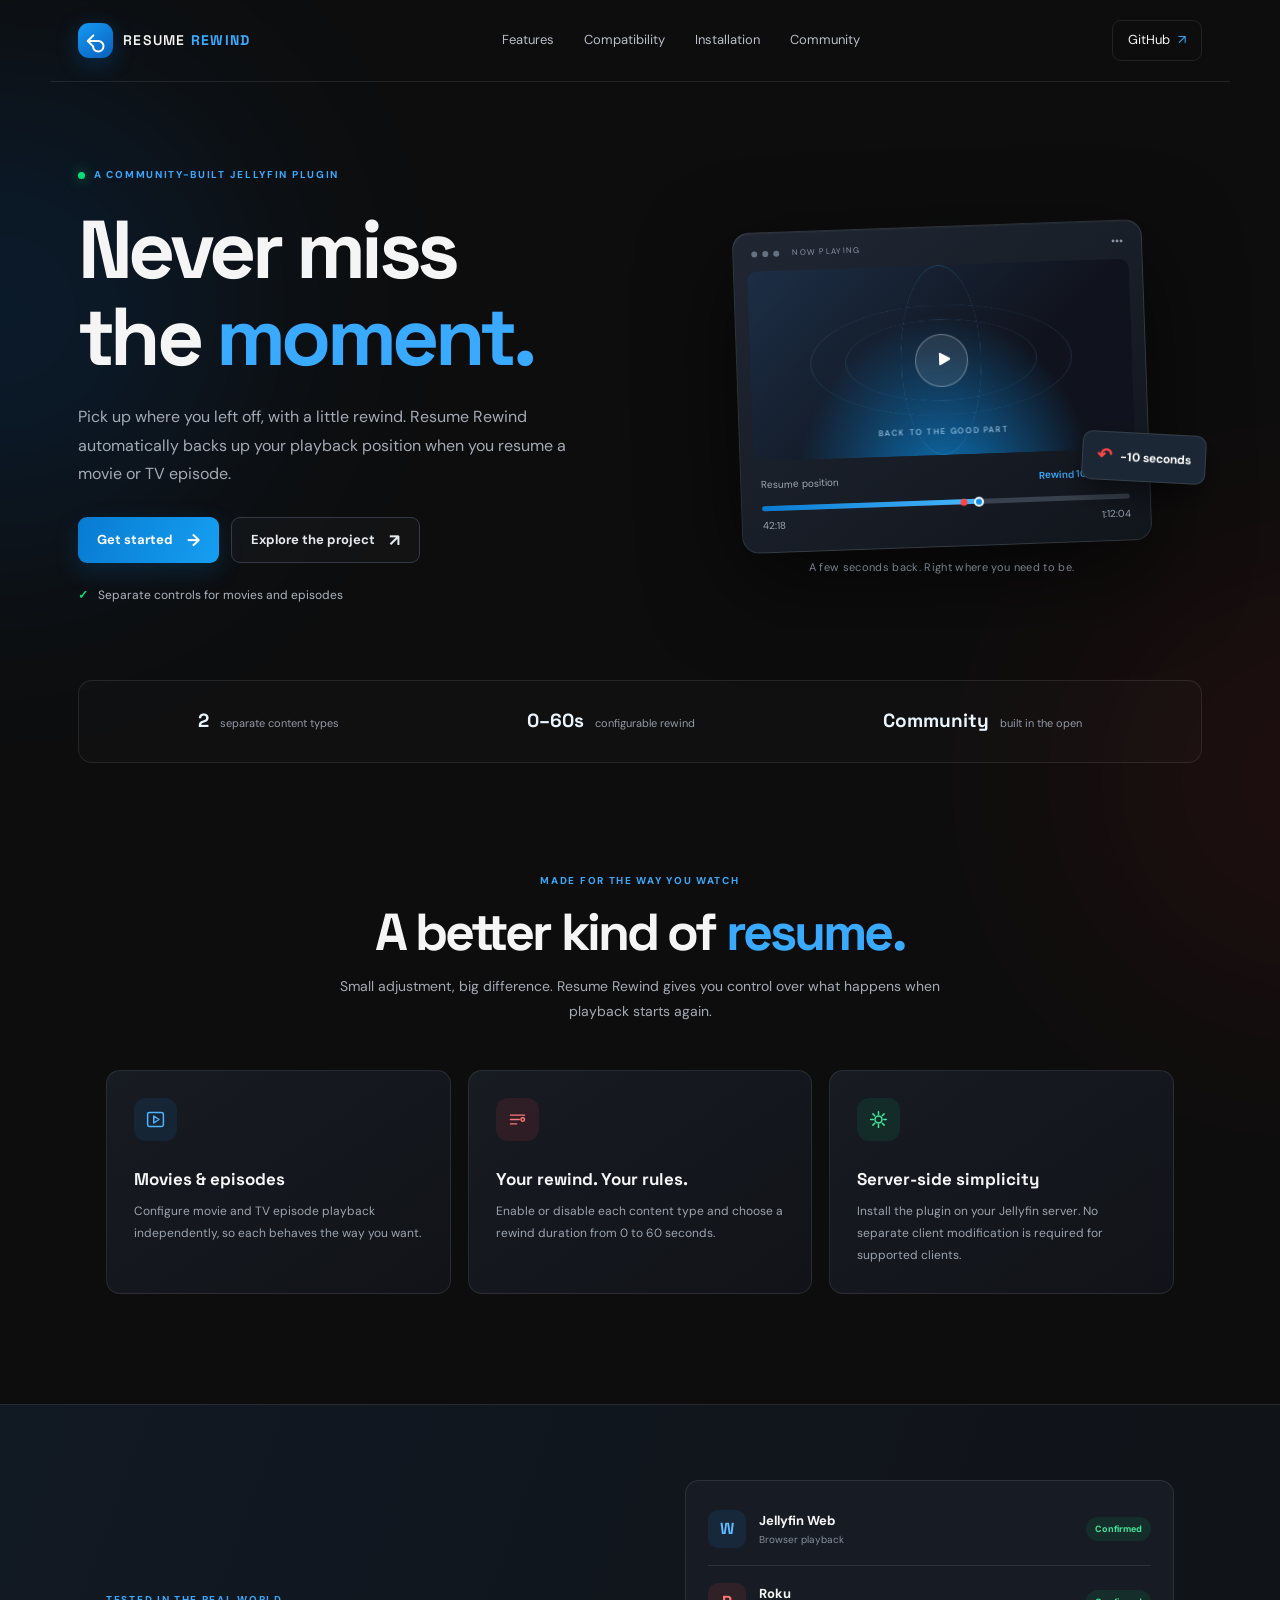
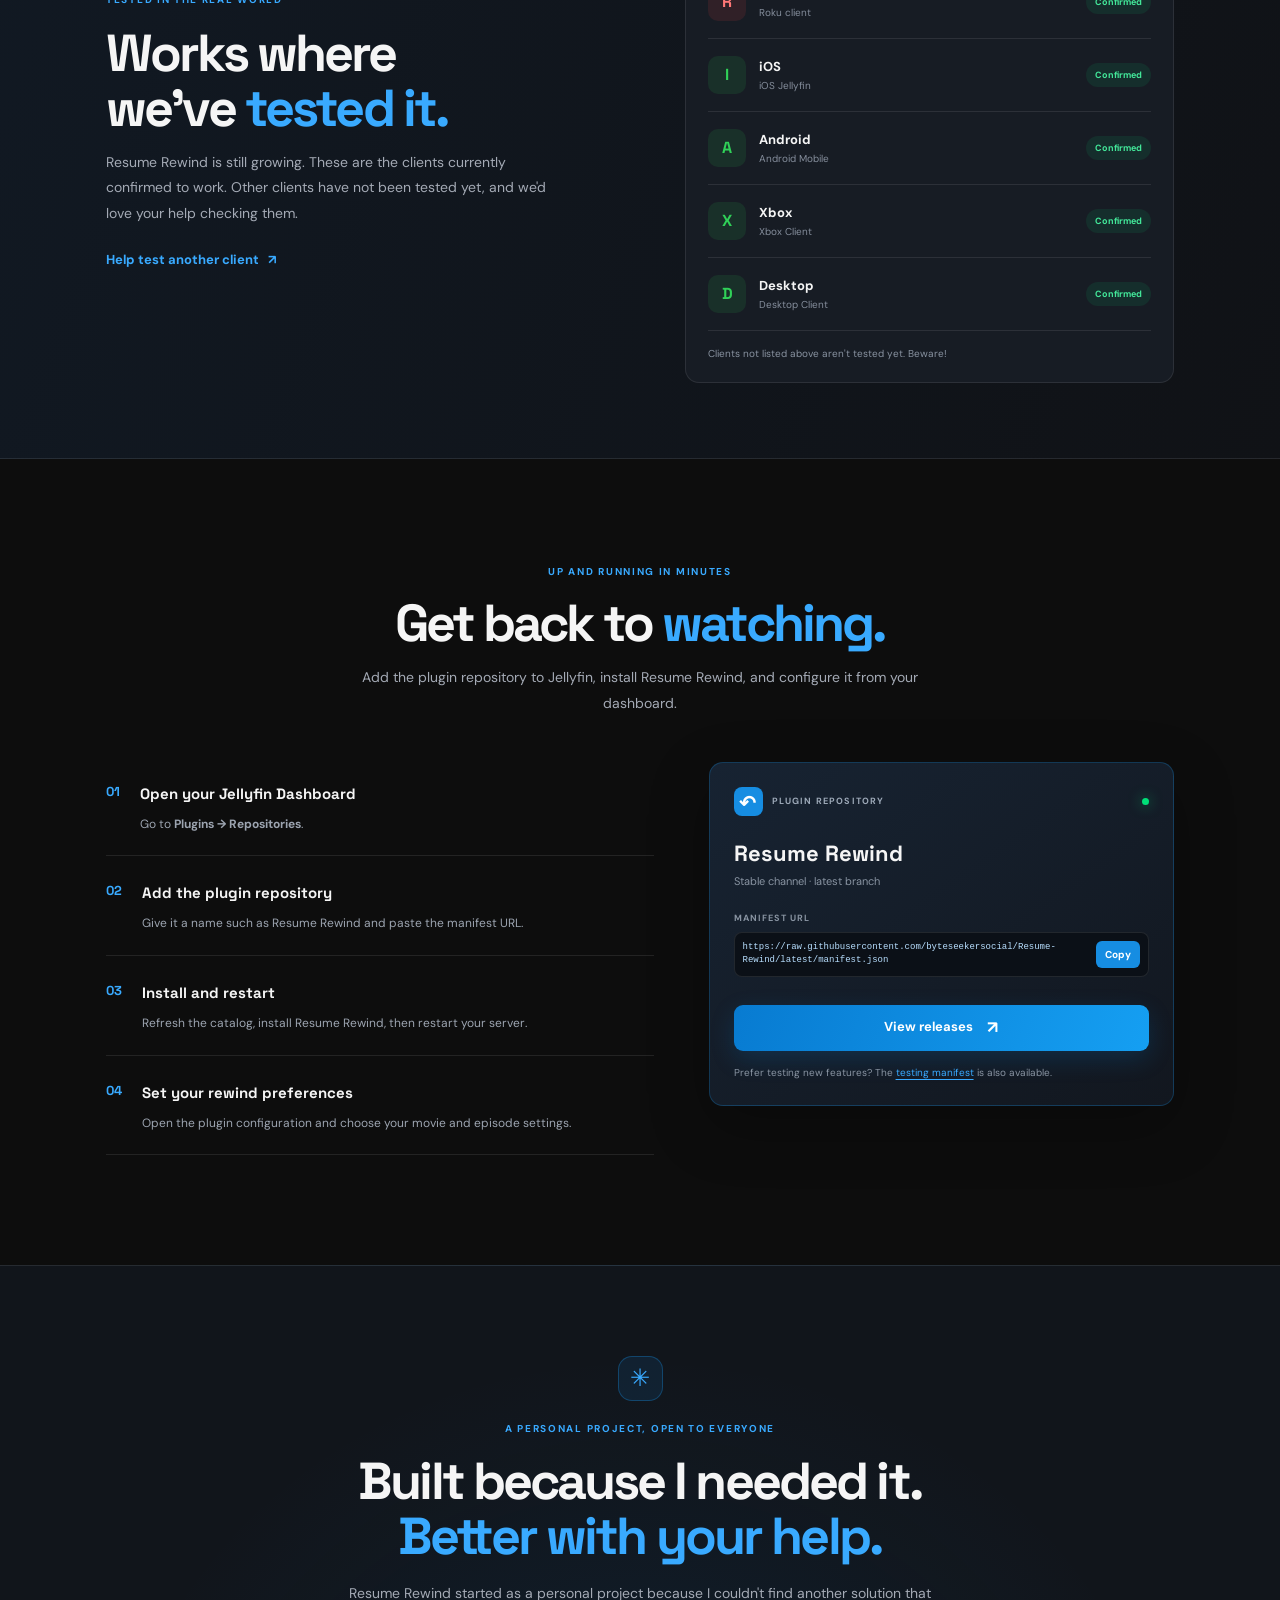
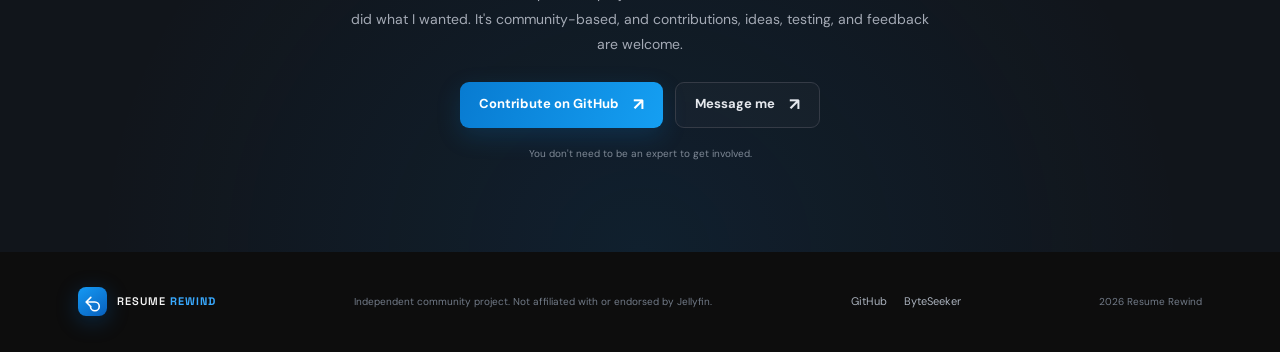
==== commit b1f9e43f: "Add compatibility rows for Android, Xbox, and Desktop" ====
--- a/index.html
+++ b/index.html
@@ -108,6 +108,9 @@
         <div class="compat-row"><div class="client-icon">W</div><div class="client-name"><strong>Jellyfin Web</strong><small>Browser playback</small></div><span class="status status-good">Confirmed</span></div>
         <div class="compat-row"><div class="client-icon roku">R</div><div class="client-name"><strong>Roku</strong><small>Roku client</small></div><span class="status status-good">Confirmed</span></div>
         <div class="compat-row"><div class="client-icon iOS">I</div><div class="client-name"><strong>iOS</strong><small>iOS Jellyfin</small></div><span class="status status-good">Confirmed</span></div>
+        <div class="compat-row"><div class="client-icon iOS">A</div><div class="client-name"><strong>Android</strong><small>Android Mobile</small></div><span class="status status-good">Confirmed</span></div>
+        <div class="compat-row"><div class="client-icon iOS">X</div><div class="client-name"><strong>Xbox</strong><small>Xbox Client</small></div><span class="status status-good">Confirmed</span></div>
+        <div class="compat-row"><div class="client-icon iOS">D</div><div class="client-name"><strong>Desktop</strong><small>Desktop Client</small></div><span class="status status-good">Confirmed</span></div>
         <div class="compat-footnote">Clients not listed above aren't tested yet. Beware!</div>
       </div>
     </section>
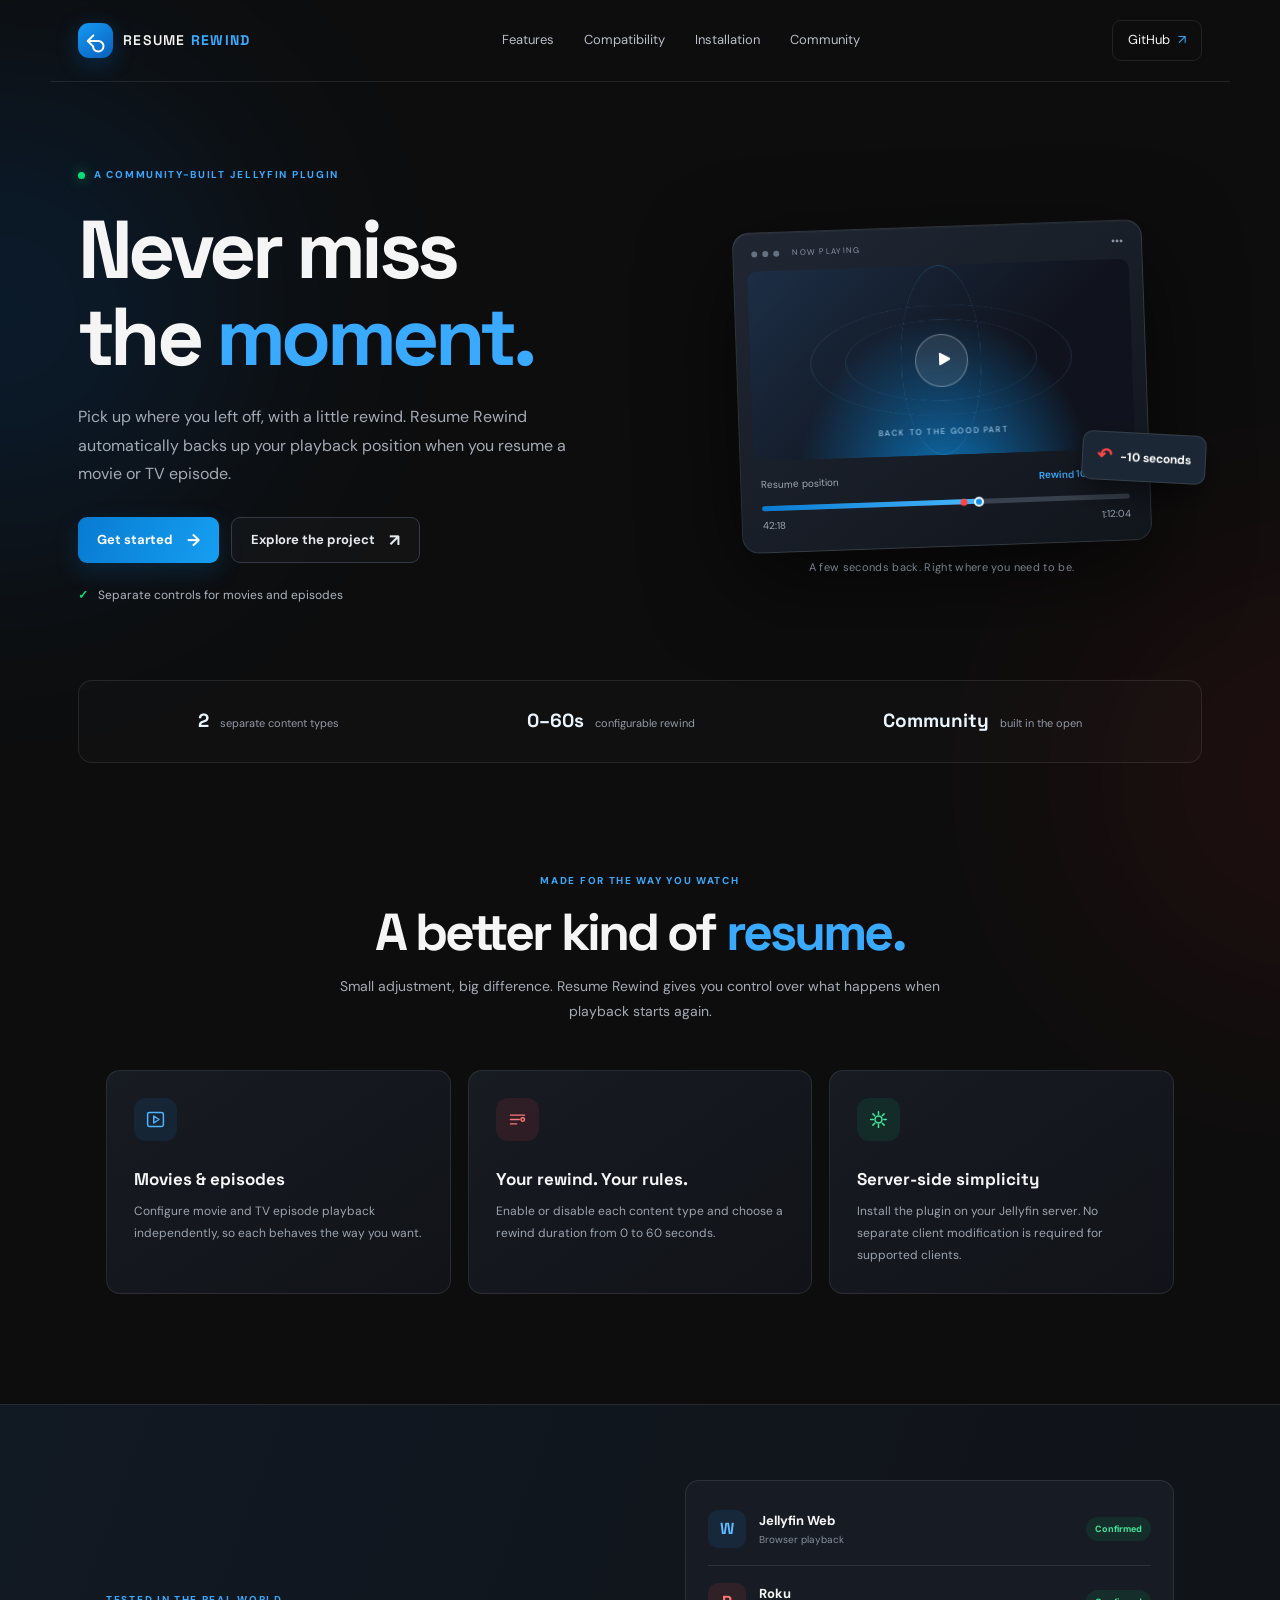
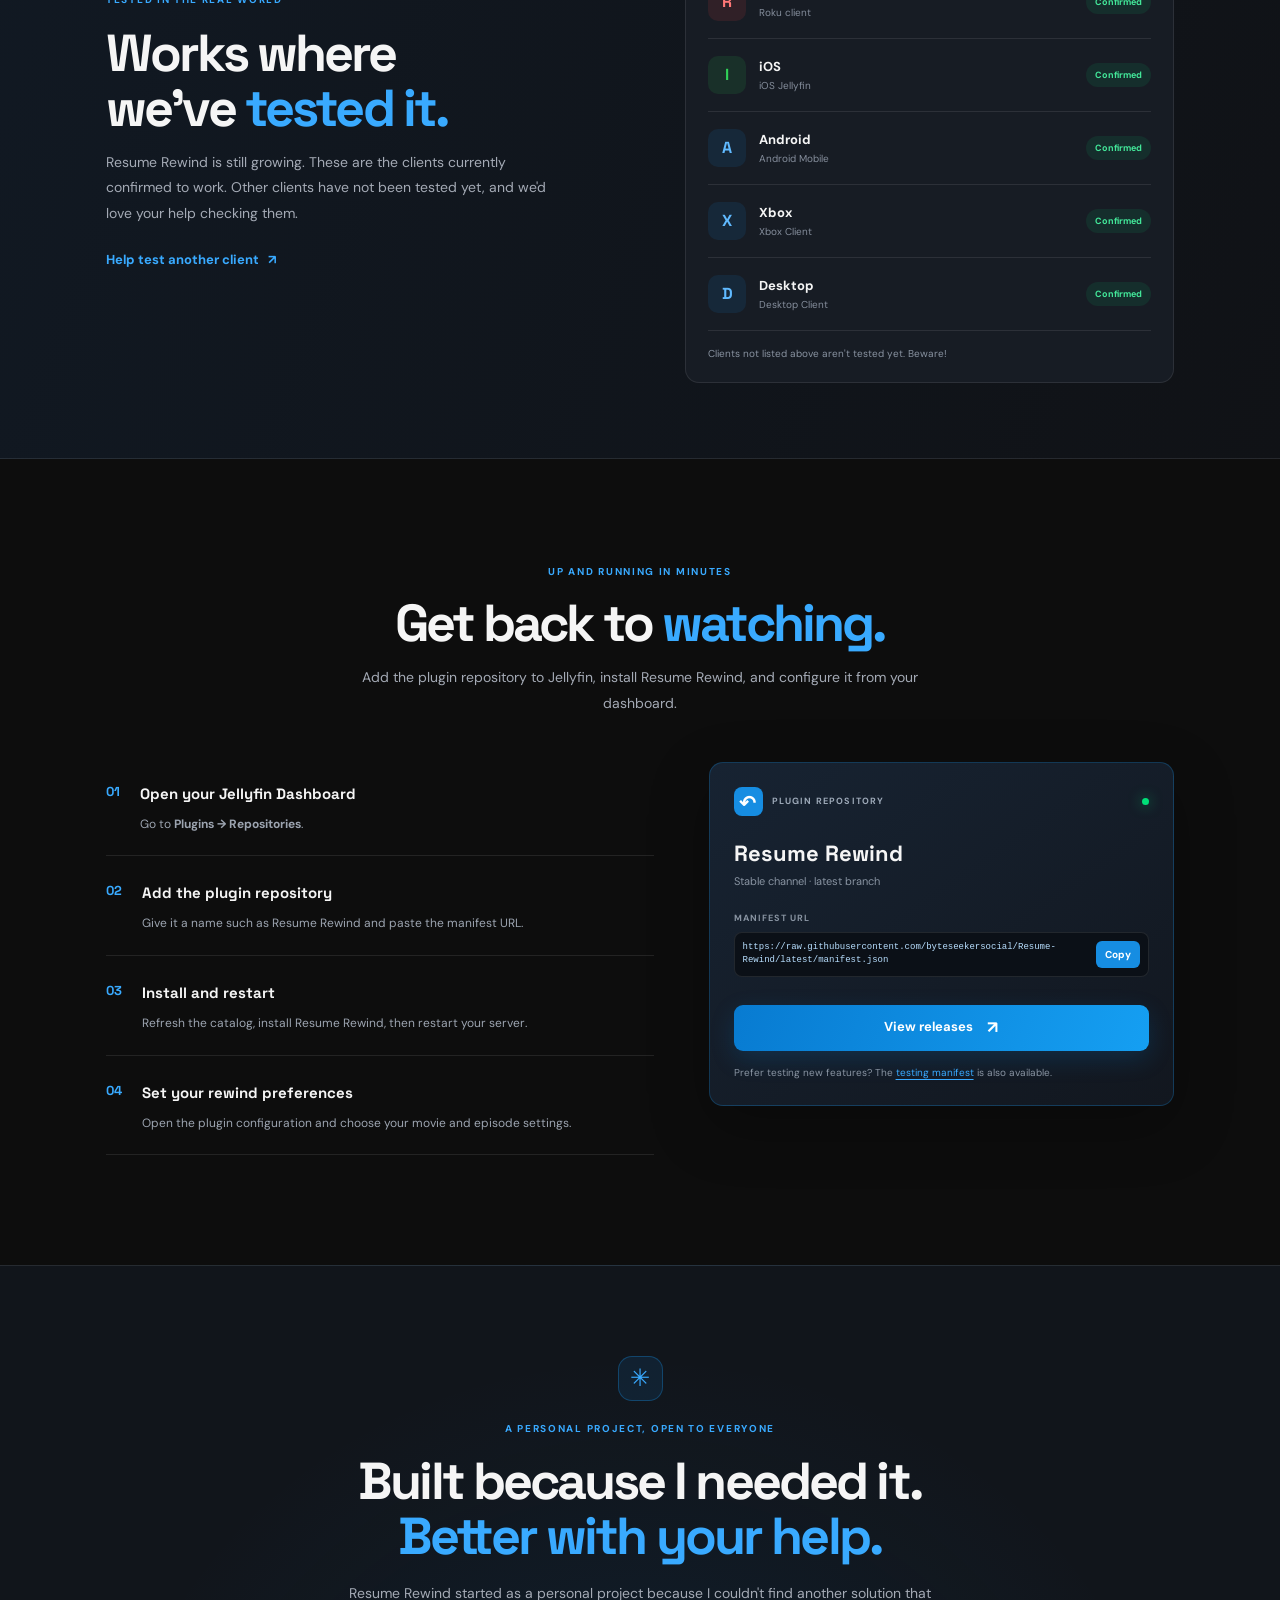
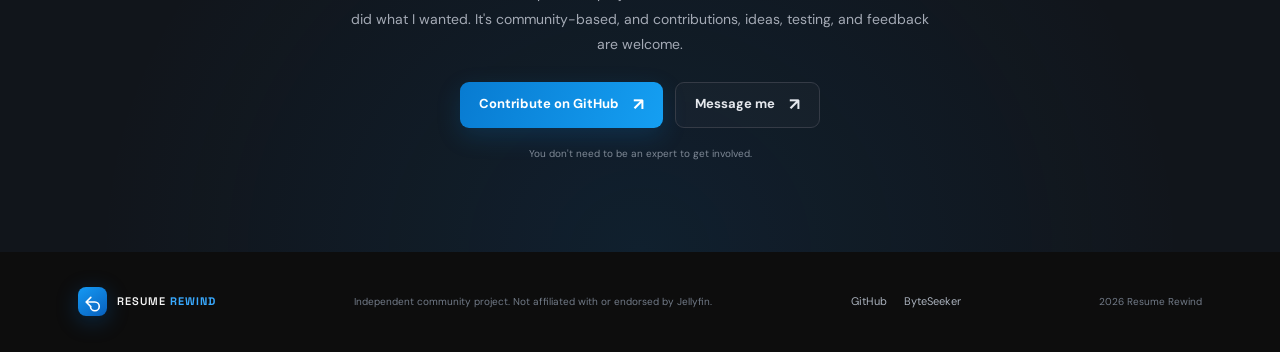
==== commit b5db9b1d: "Update client compatibility rows in index.html" ====
--- a/index.html
+++ b/index.html
@@ -108,9 +108,9 @@
         <div class="compat-row"><div class="client-icon">W</div><div class="client-name"><strong>Jellyfin Web</strong><small>Browser playback</small></div><span class="status status-good">Confirmed</span></div>
         <div class="compat-row"><div class="client-icon roku">R</div><div class="client-name"><strong>Roku</strong><small>Roku client</small></div><span class="status status-good">Confirmed</span></div>
         <div class="compat-row"><div class="client-icon iOS">I</div><div class="client-name"><strong>iOS</strong><small>iOS Jellyfin</small></div><span class="status status-good">Confirmed</span></div>
-        <div class="compat-row"><div class="client-icon iOS">A</div><div class="client-name"><strong>Android</strong><small>Android Mobile</small></div><span class="status status-good">Confirmed</span></div>
-        <div class="compat-row"><div class="client-icon iOS">X</div><div class="client-name"><strong>Xbox</strong><small>Xbox Client</small></div><span class="status status-good">Confirmed</span></div>
-        <div class="compat-row"><div class="client-icon iOS">D</div><div class="client-name"><strong>Desktop</strong><small>Desktop Client</small></div><span class="status status-good">Confirmed</span></div>
+        <div class="compat-row"><div class="client-icon android">A</div><div class="client-name"><strong>Android</strong><small>Android Mobile</small></div><span class="status status-good">Confirmed</span></div>
+        <div class="compat-row"><div class="client-icon xbox">X</div><div class="client-name"><strong>Xbox</strong><small>Xbox Client</small></div><span class="status status-good">Confirmed</span></div>
+        <div class="compat-row"><div class="client-icon desktop">D</div><div class="client-name"><strong>Desktop</strong><small>Desktop Client</small></div><span class="status status-good">Confirmed</span></div>
         <div class="compat-footnote">Clients not listed above aren't tested yet. Beware!</div>
       </div>
     </section>
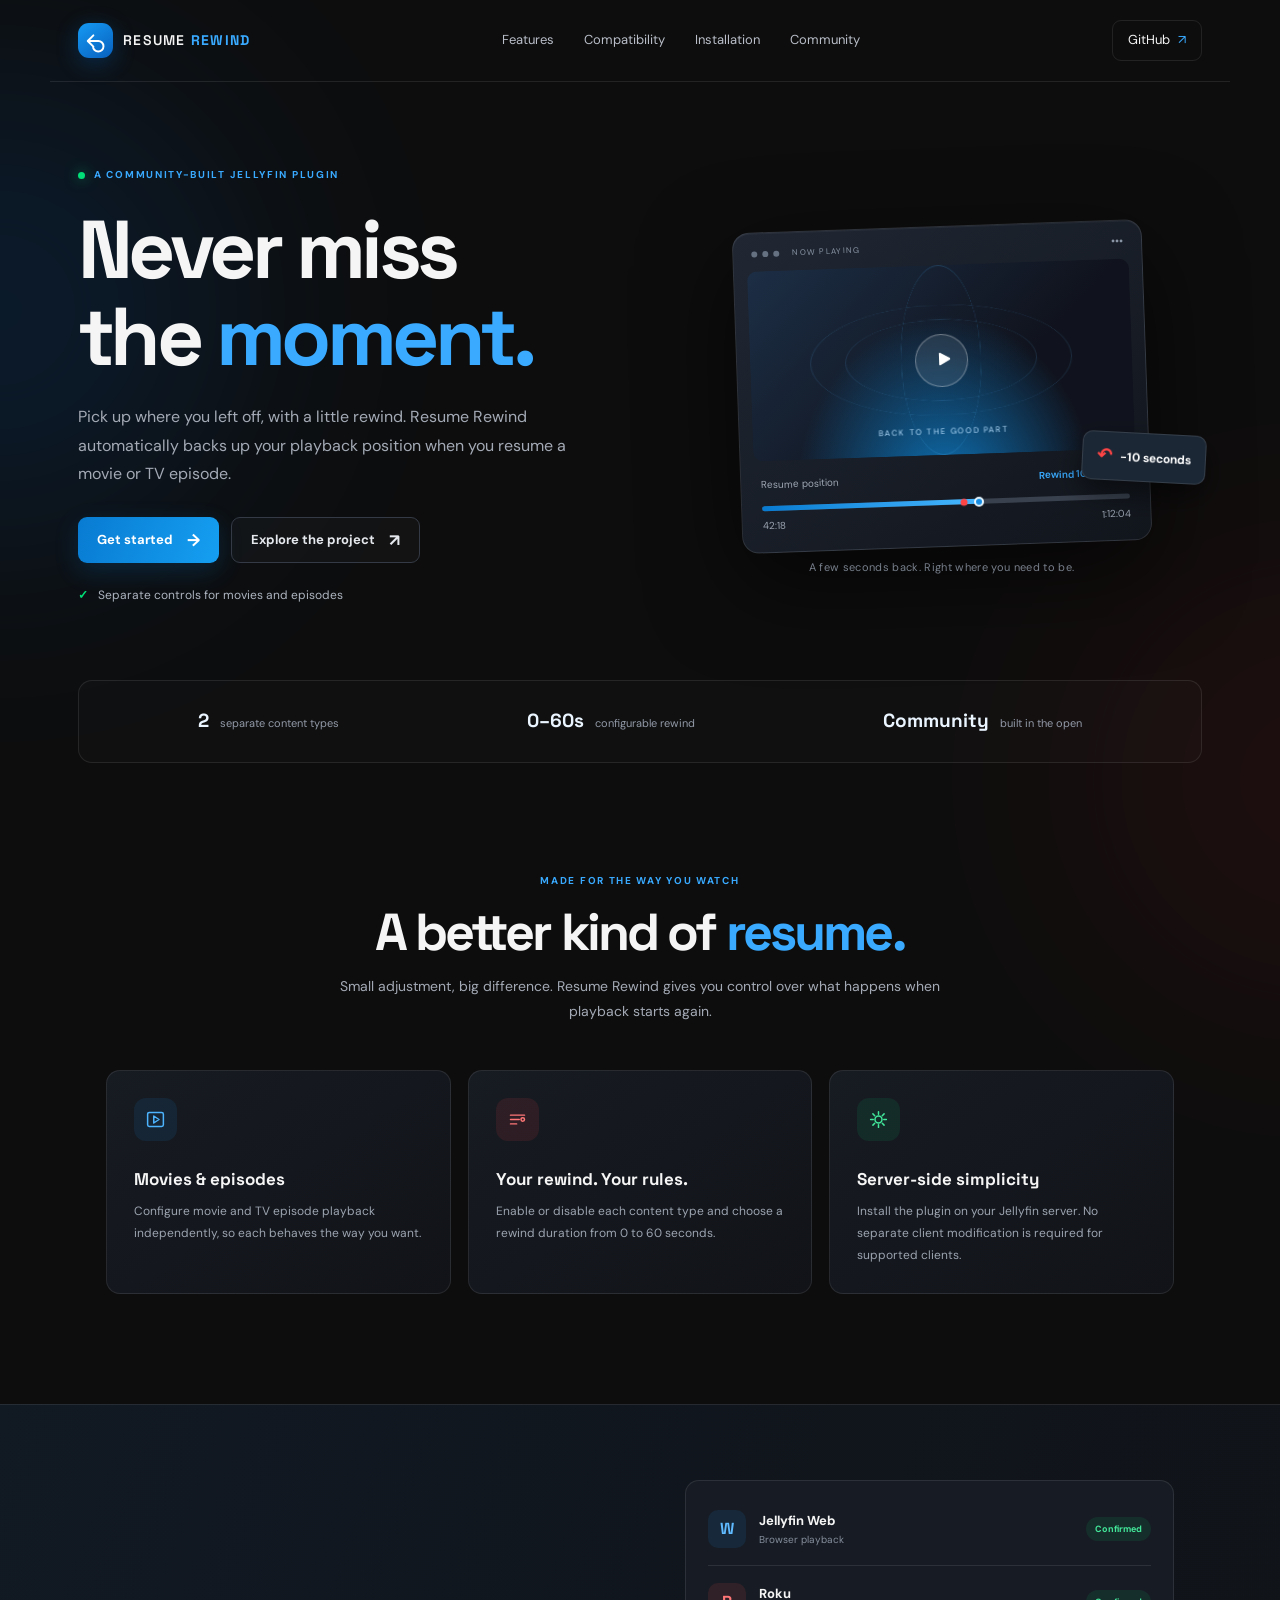
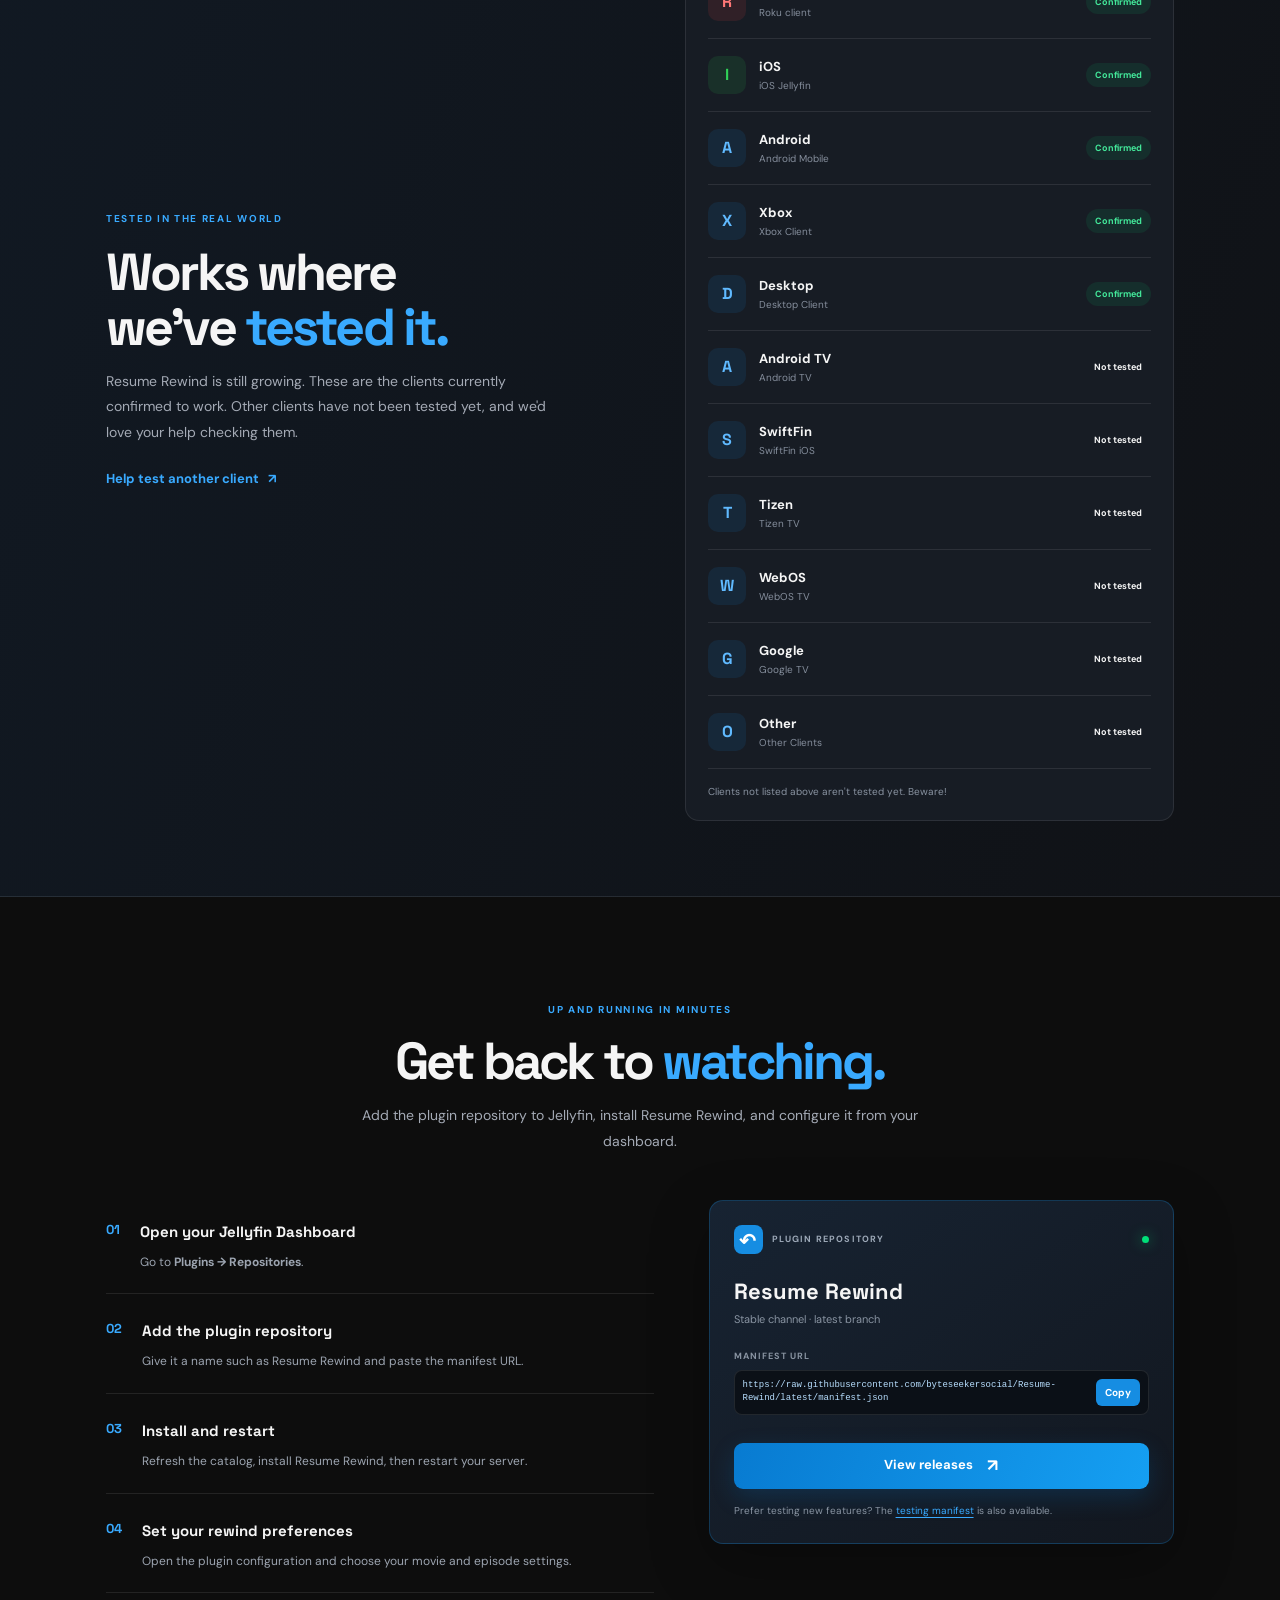
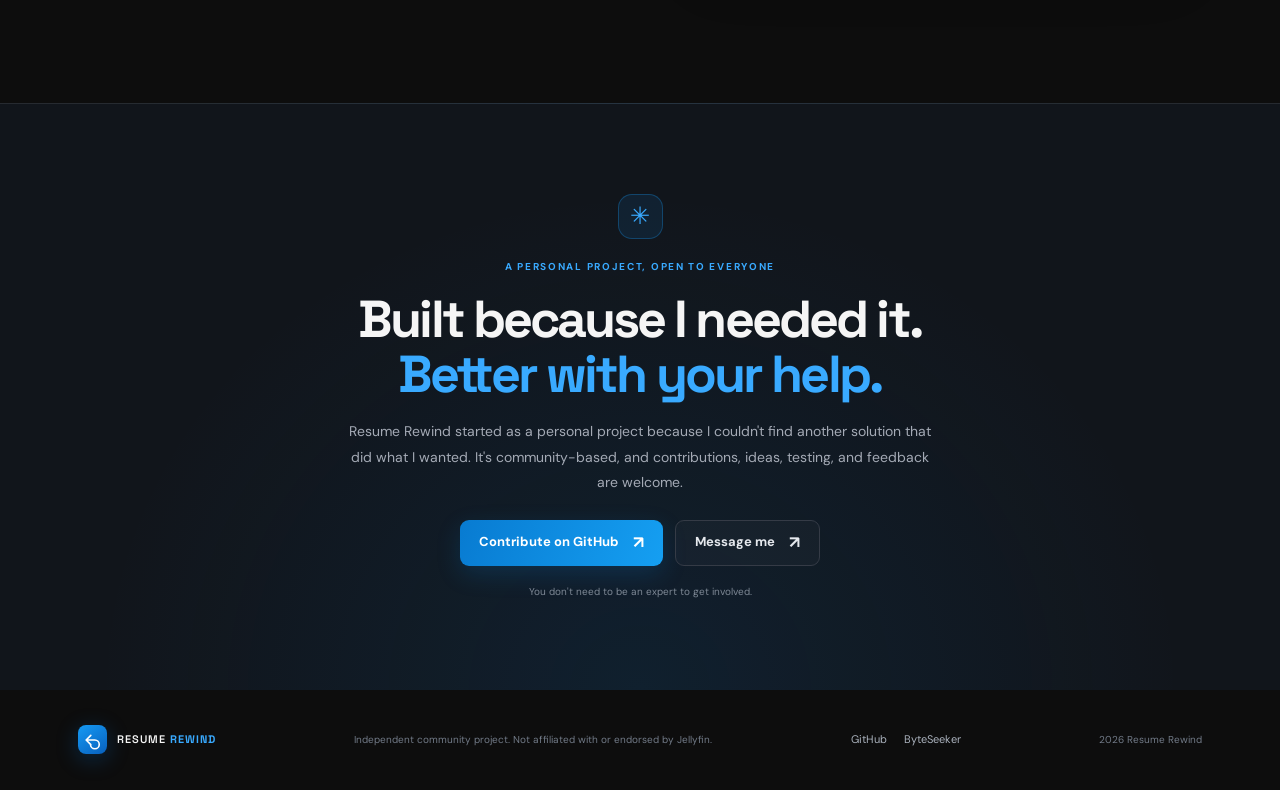
==== commit e8970738: "Add compatibility rows for new clients" ====
--- a/index.html
+++ b/index.html
@@ -111,6 +111,12 @@
         <div class="compat-row"><div class="client-icon android">A</div><div class="client-name"><strong>Android</strong><small>Android Mobile</small></div><span class="status status-good">Confirmed</span></div>
         <div class="compat-row"><div class="client-icon xbox">X</div><div class="client-name"><strong>Xbox</strong><small>Xbox Client</small></div><span class="status status-good">Confirmed</span></div>
         <div class="compat-row"><div class="client-icon desktop">D</div><div class="client-name"><strong>Desktop</strong><small>Desktop Client</small></div><span class="status status-good">Confirmed</span></div>
+        <div class="compat-row"><div class="client-icon android-tv">A</div><div class="client-name"><strong>Android TV</strong><small>Android TV</small></div><span class="status status-bad">Not tested</span></div>
+        <div class="compat-row"><div class="client-icon swiftfin">S</div><div class="client-name"><strong>SwiftFin</strong><small>SwiftFin iOS</small></div><span class="status status-bad">Not tested</span></div>
+        <div class="compat-row"><div class="client-icon tizen">T</div><div class="client-name"><strong>Tizen</strong><small>Tizen TV</small></div><span class="status status-bad">Not tested</span></div>
+        <div class="compat-row"><div class="client-icon webos">W</div><div class="client-name"><strong>WebOS</strong><small>WebOS TV</small></div><span class="status status-bad">Not tested</span></div>
+        <div class="compat-row"><div class="client-icon google">G</div><div class="client-name"><strong>Google</strong><small>Google TV</small></div><span class="status status-bad">Not tested</span></div>
+        <div class="compat-row"><div class="client-icon other">O</div><div class="client-name"><strong>Other</strong><small>Other Clients</small></div><span class="status status-bad">Not tested</span></div>
         <div class="compat-footnote">Clients not listed above aren't tested yet. Beware!</div>
       </div>
     </section>
